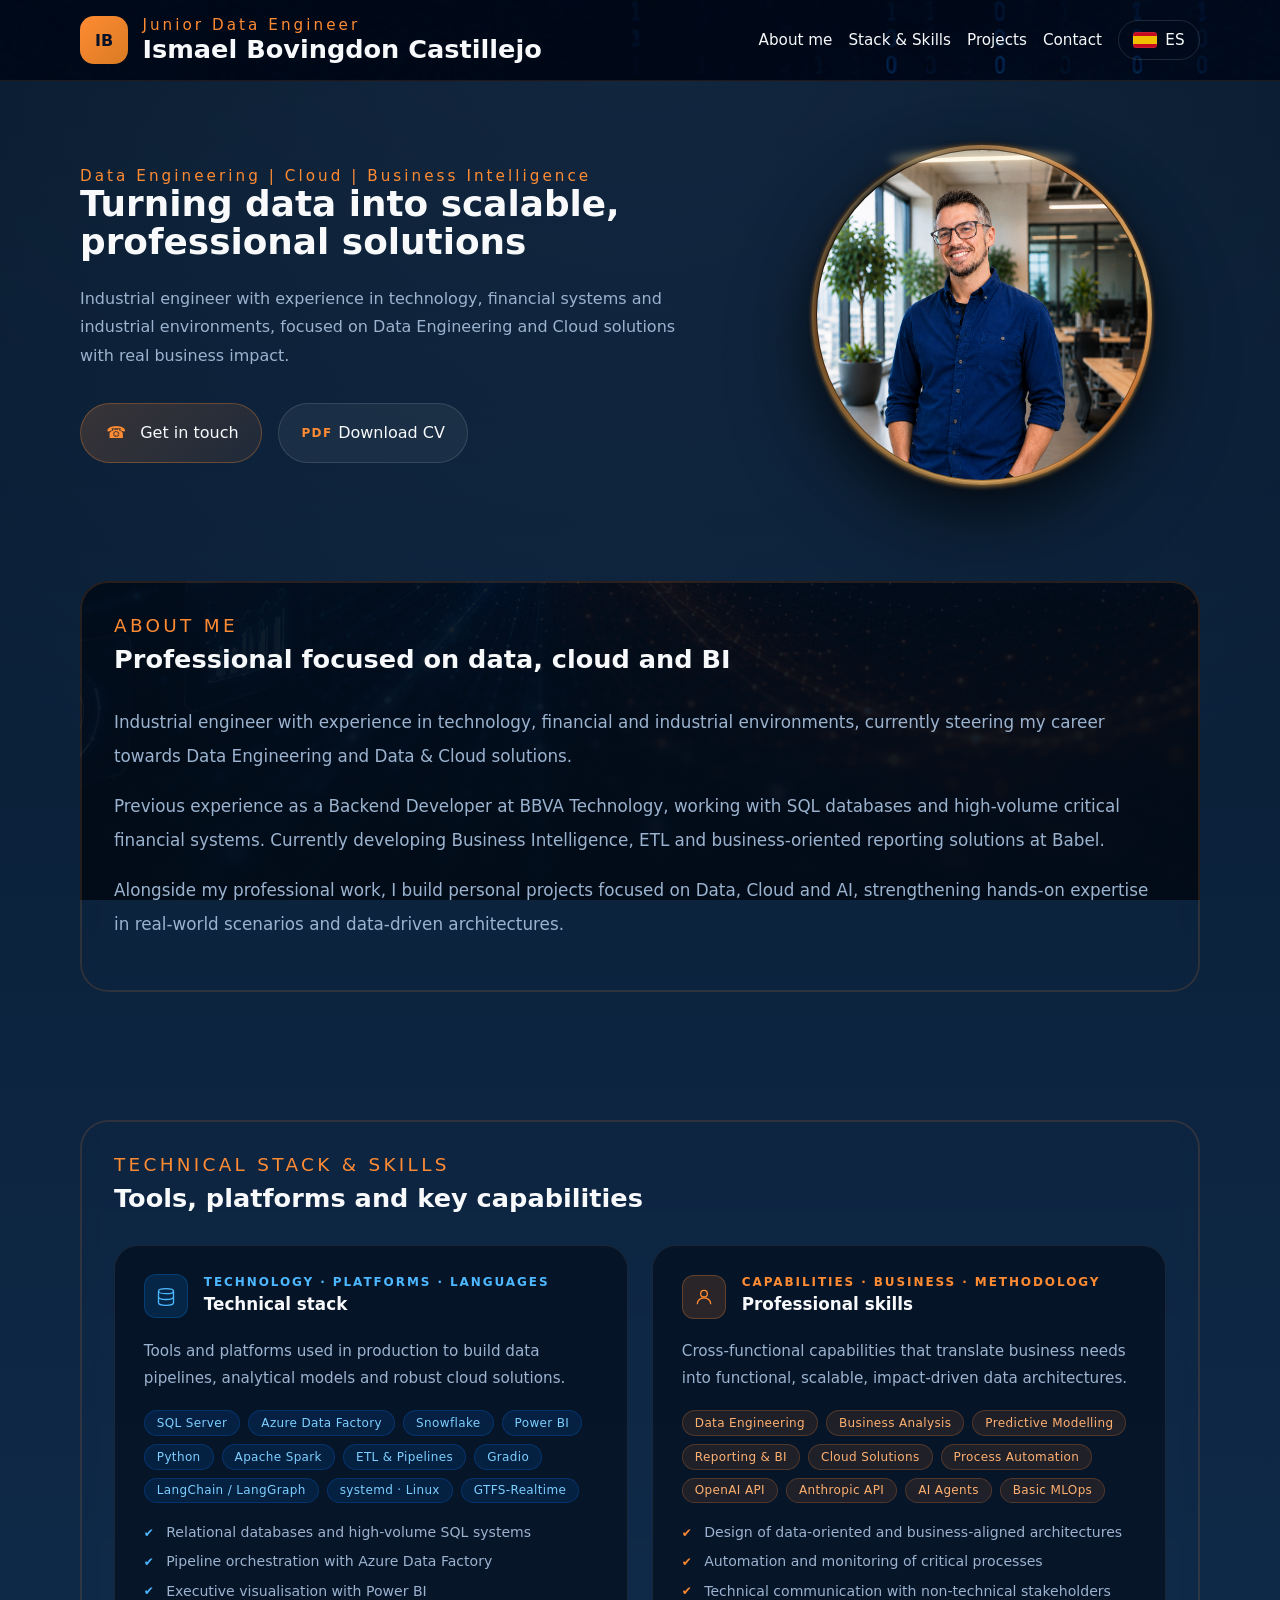
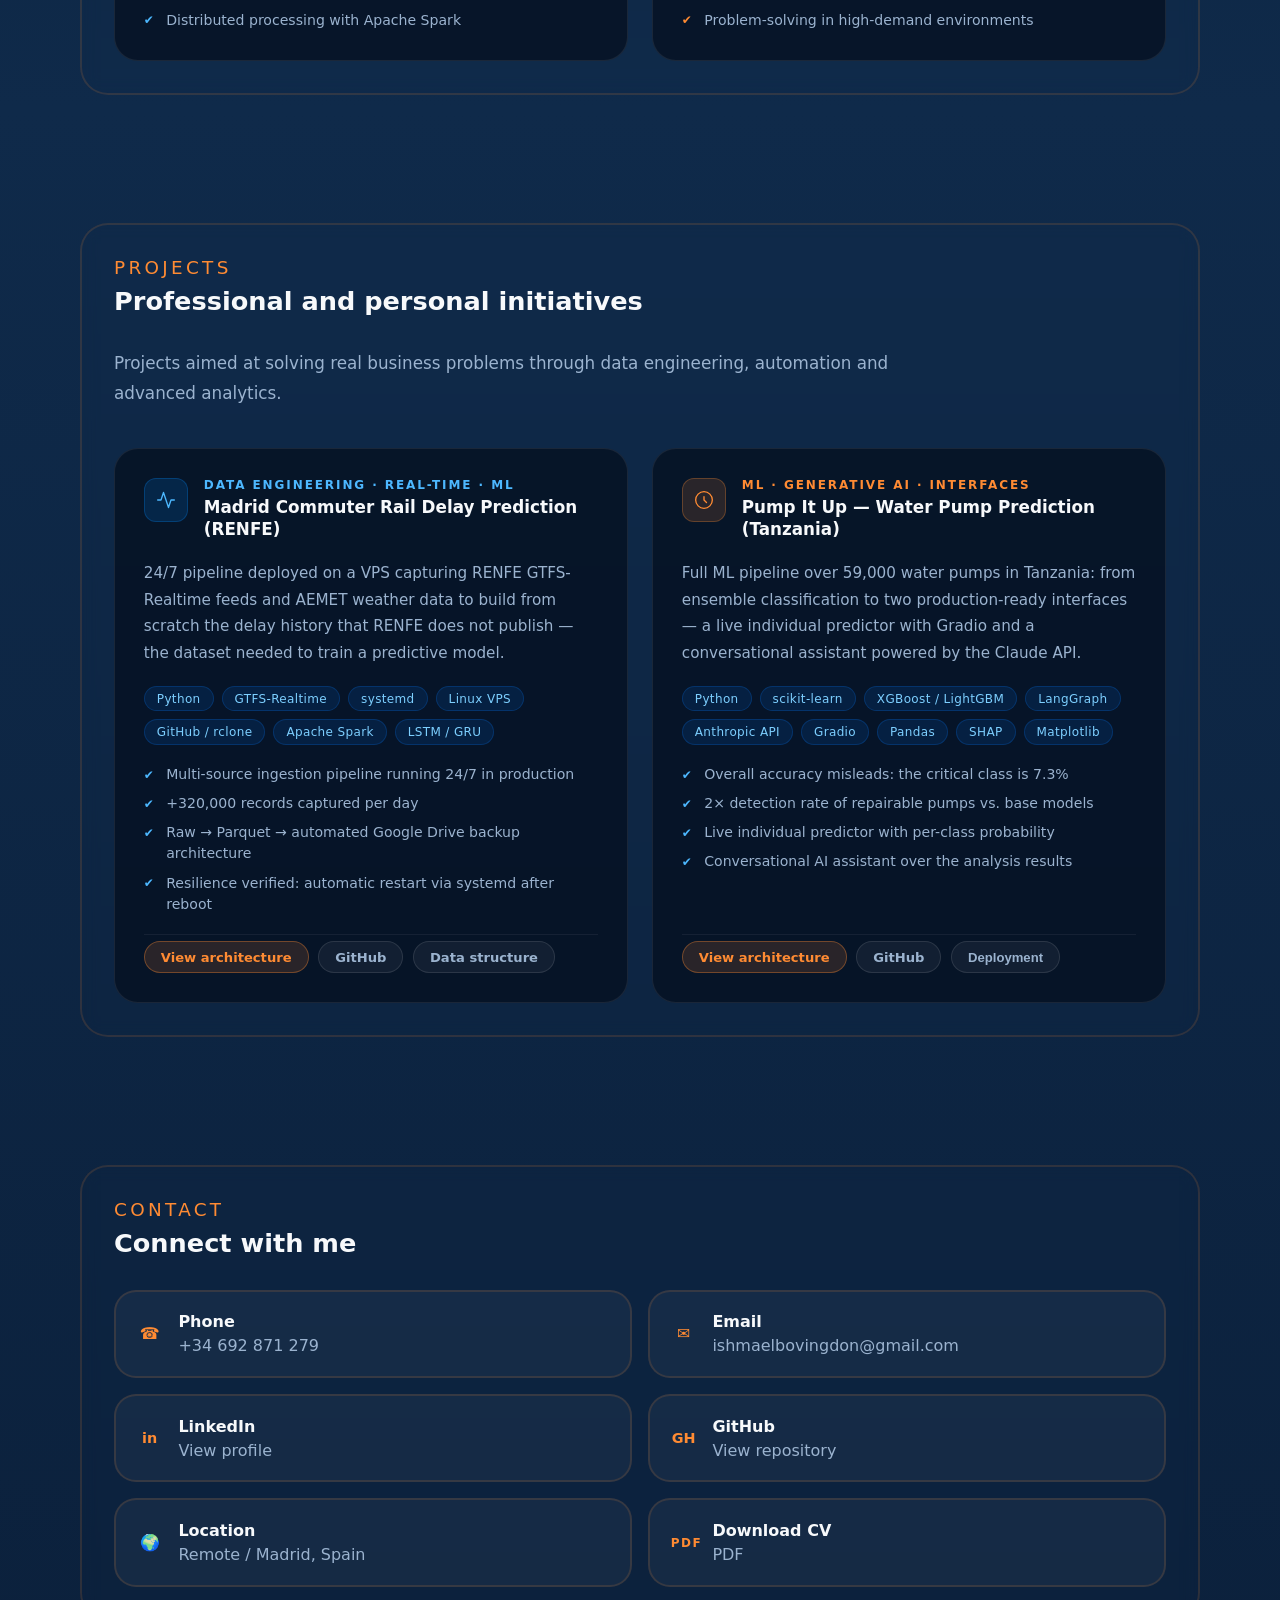
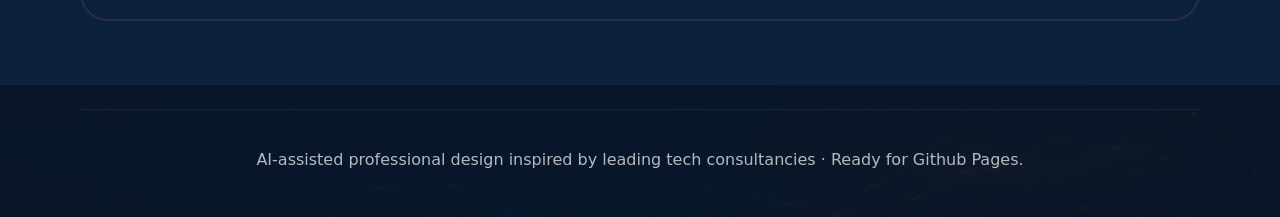
==== index-en.html @ 46c394ec "Add files via upload Initial Commit" ====
<!DOCTYPE html>
<html lang="en">
<head>
  <meta charset="UTF-8" />
  <meta name="viewport" content="width=device-width, initial-scale=1.0" />
  <title>Ismael Bovingdon Castillejo | Data Engineer</title>
  <link rel="stylesheet" href="styles.css" />
  <style>
    /* Modal deployment */
    .modal-overlay {
      display: none;
      position: fixed;
      inset: 0;
      z-index: 100;
      background: rgba(4, 17, 39, 0.88);
      backdrop-filter: blur(8px);
      -webkit-backdrop-filter: blur(8px);
      align-items: center;
      justify-content: center;
      padding: 1.5rem;
    }
    .modal-overlay.open { display: flex; }
    .modal-box {
      background: linear-gradient(145deg, #0c1a36, #112846);
      border: 1px solid rgba(255, 139, 51, 0.28);
      border-radius: 24px;
      padding: 2rem;
      max-width: 860px;
      width: 100%;
      max-height: 90vh;
      overflow-y: auto;
      position: relative;
      display: flex;
      flex-direction: column;
      gap: 1.4rem;
    }
    .modal-close {
      position: absolute;
      top: 1.2rem;
      right: 1.4rem;
      background: none;
      border: none;
      color: var(--muted);
      font-size: 1.5rem;
      cursor: pointer;
      line-height: 1;
      transition: color 0.2s;
    }
    .modal-close:hover { color: var(--accent); }
    .modal-title {
      font-size: 1.1rem;
      font-weight: 700;
      color: var(--text);
      padding-right: 2rem;
    }
    .modal-subtitle {
      font-size: 0.85rem;
      color: var(--accent);
      letter-spacing: 0.14em;
      text-transform: uppercase;
      margin-top: -0.8rem;
    }
    .modal-images {
      display: grid;
      grid-template-columns: 1fr 1fr;
      gap: 1rem;
    }
    .modal-images img {
      width: 100%;
      border-radius: 14px;
      border: 1px solid rgba(255, 255, 255, 0.08);
    }
    .modal-caption {
      font-size: 0.8rem;
      color: var(--muted);
      text-align: center;
      margin-top: 0.3rem;
    }
    @media (max-width: 600px) {
      .modal-images { grid-template-columns: 1fr; }
    }
  </style>
</head>
<body>
  <header class="site-header">
    <div class="container header-inner">
      <div class="brand-group">
        <span class="brand-symbol">IB</span>
        <div>
          <p class="eyebrow">Junior Data Engineer</p>
          <h1>Ismael Bovingdon Castillejo</h1>
        </div>
      </div>
      <nav class="main-nav" aria-label="Main navigation">
        <a href="#about">About me</a>
        <a href="#skills">Stack & Skills</a>
        <a href="#projects">Projects</a>
        <a href="#contact">Contact</a>
        <a class="lang-toggle" href="index.html" title="Versión en español">
          <span class="flag-icon flag-icon--es" aria-hidden="true"></span>
          ES
        </a>
      </nav>
    </div>
  </header>

  <main>
    <section class="hero">
      <div class="container hero-grid">
        <div class="hero-copy">
          <p class="eyebrow">Data Engineering | Cloud | Business Intelligence</p>
          <h2>Turning data into scalable, professional solutions</h2>
          <p class="hero-text">
            Industrial engineer with experience in technology, financial systems and industrial environments,
            focused on Data Engineering and Cloud solutions with real business impact.
          </p>
          <div class="hero-actions">
            <a class="cta-button accent" href="#contact">
              <span class="icon-phone" aria-hidden="true"></span>
              Get in touch
            </a>
            <a class="cta-button" href="assets/CV_en_Ismael_Bovingdon_2026_ATS.pdf" download>
              <span class="icon-pdf" aria-hidden="true"></span>
              Download CV
            </a>
          </div>
        </div>

        <div class="hero-visual">
          <div class="avatar-wrapper">
            <div class="avatar-frame">
              <img src="assets/profile.png" alt="Ismael Bovingdon" />
            </div>
          </div>
        </div>
      </div>
    </section>

    <section id="about" class="section about-section">
      <div class="container section-inner">
        <div class="section-heading">
          <span>About me</span>
          <h2>Professional focused on data, cloud and BI</h2>
        </div>
        <div class="about-copy">
          <p>Industrial engineer with experience in technology, financial and industrial environments, currently steering my career towards Data Engineering and Data & Cloud solutions.</p>
          <p>Previous experience as a Backend Developer at BBVA Technology, working with SQL databases and high-volume critical financial systems. Currently developing Business Intelligence, ETL and business-oriented reporting solutions at Babel.</p>
          <p>Alongside my professional work, I build personal projects focused on Data, Cloud and AI, strengthening hands-on expertise in real-world scenarios and data-driven architectures.</p>
        </div>
      </div>
    </section>

    <section id="skills" class="section skills-section">
      <div class="container section-inner">
        <div class="section-heading">
          <span>Technical Stack & Skills</span>
          <h2>Tools, platforms and key capabilities</h2>
        </div>

        <div class="project-cards-grid">

          <!-- Card Tech Stack -->
          <article class="project-card-enterprise">
            <div class="pce-glow pce-glow--blue"></div>
            <div class="pce-header">
              <div class="pce-icon" aria-hidden="true">
                <svg viewBox="0 0 24 24" fill="none" stroke="currentColor" stroke-width="1.6" stroke-linecap="round" stroke-linejoin="round">
                  <ellipse cx="12" cy="5" rx="9" ry="3"/><path d="M21 12c0 1.66-4 3-9 3s-9-1.34-9-3"/><path d="M3 5v14c0 1.66 4 3 9 3s9-1.34 9-3V5"/>
                </svg>
              </div>
              <div class="pce-meta">
                <span class="pce-category">Technology · Platforms · Languages</span>
                <h3 class="pce-title">Technical stack</h3>
              </div>
            </div>
            <p class="pce-description">Tools and platforms used in production to build data pipelines, analytical models and robust cloud solutions.</p>
            <div class="pce-stack">
              <span>SQL Server</span>
              <span>Azure Data Factory</span>
              <span>Snowflake</span>
              <span>Power BI</span>
              <span>Python</span>
              <span>Apache Spark</span>
              <span>ETL & Pipelines</span>
              <span>Gradio</span>
              <span>LangChain / LangGraph</span>
              <span>systemd · Linux</span>
              <span>GTFS-Realtime</span>
            </div>
            <ul class="pce-impact">
              <li>Relational databases and high-volume SQL systems</li>
              <li>Pipeline orchestration with Azure Data Factory</li>
              <li>Executive visualisation with Power BI</li>
              <li>Distributed processing with Apache Spark</li>
            </ul>
          </article>

          <!-- Card Skills -->
          <article class="project-card-enterprise">
            <div class="pce-glow pce-glow--orange"></div>
            <div class="pce-header">
              <div class="pce-icon pce-icon--orange" aria-hidden="true">
                <svg viewBox="0 0 24 24" fill="none" stroke="currentColor" stroke-width="1.6" stroke-linecap="round" stroke-linejoin="round">
                  <circle cx="12" cy="8" r="4"/><path d="M4 20c0-4 3.6-7 8-7s8 3 8 7"/>
                </svg>
              </div>
              <div class="pce-meta">
                <span class="pce-category pce-category--orange">Capabilities · Business · Methodology</span>
                <h3 class="pce-title">Professional skills</h3>
              </div>
            </div>
            <p class="pce-description">Cross-functional capabilities that translate business needs into functional, scalable, impact-driven data architectures.</p>
            <div class="pce-stack pce-stack--orange">
              <span>Data Engineering</span>
              <span>Business Analysis</span>
              <span>Predictive Modelling</span>
              <span>Reporting & BI</span>
              <span>Cloud Solutions</span>
              <span>Process Automation</span>
              <span>OpenAI API</span>
              <span>Anthropic API</span>
              <span>AI Agents</span>
              <span>Basic MLOps</span>
            </div>
            <ul class="pce-impact pce-impact--orange">
              <li>Design of data-oriented and business-aligned architectures</li>
              <li>Automation and monitoring of critical processes</li>
              <li>Technical communication with non-technical stakeholders</li>
              <li>Problem-solving in high-demand environments</li>
            </ul>
          </article>

        </div>
      </div>
    </section>

    <section id="projects" class="section projects-section">
      <div class="container section-inner">
        <div class="section-heading">
          <span>Projects</span>
          <h2>Professional and personal initiatives</h2>
        </div>
        <p class="projects-narrative">Projects aimed at solving real business problems through data engineering, automation and advanced analytics.</p>

        <div class="project-cards-grid">

          <!-- Card 1 — TFM Cercanías RENFE -->
          <article class="project-card-enterprise">
            <div class="pce-glow pce-glow--blue"></div>
            <div class="pce-header">
              <div class="pce-icon" aria-hidden="true">
                <svg viewBox="0 0 24 24" fill="none" stroke="currentColor" stroke-width="1.6" stroke-linecap="round" stroke-linejoin="round">
                  <polyline points="22 12 18 12 15 21 9 3 6 12 2 12"/>
                </svg>
              </div>
              <div class="pce-meta">
                <span class="pce-category">Data Engineering · Real-Time · ML</span>
                <h3 class="pce-title">Madrid Commuter Rail Delay Prediction (RENFE)</h3>
              </div>
            </div>
            <p class="pce-description">24/7 pipeline deployed on a VPS capturing RENFE GTFS-Realtime feeds and AEMET weather data to build from scratch the delay history that RENFE does not publish — the dataset needed to train a predictive model.</p>
            <div class="pce-stack">
              <span>Python</span>
              <span>GTFS-Realtime</span>
              <span>systemd</span>
              <span>Linux VPS</span>
              <span>GitHub / rclone</span>
              <span>Apache Spark</span>
              <span>LSTM / GRU</span>
            </div>
            <ul class="pce-impact">
              <li>Multi-source ingestion pipeline running 24/7 in production</li>
              <li>+320,000 records captured per day</li>
              <li>Raw → Parquet → automated Google Drive backup architecture</li>
              <li>Resilience verified: automatic restart via systemd after reboot</li>
            </ul>
            <div class="pce-actions">
              <a class="pce-btn pce-btn--primary" href="https://github.com/I-Bovingdon/tfm-cercanias-colectores/blob/main/README.md" target="_blank" rel="noopener">View architecture</a>
              <a class="pce-btn" href="https://github.com/I-Bovingdon/tfm-cercanias-colectores" target="_blank" rel="noopener">GitHub</a>
              <a class="pce-btn" href="https://github.com/I-Bovingdon/tfm-cercanias-colectores/blob/main/Estructura_Datos_TFM_Cercanias.pdf" target="_blank" rel="noopener">Data structure</a>
            </div>
          </article>

          <!-- Card 2 — Pump It Up -->
          <article class="project-card-enterprise">
            <div class="pce-glow pce-glow--orange"></div>
            <div class="pce-header">
              <div class="pce-icon pce-icon--orange" aria-hidden="true">
                <svg viewBox="0 0 24 24" fill="none" stroke="currentColor" stroke-width="1.6" stroke-linecap="round" stroke-linejoin="round">
                  <path d="M12 2a10 10 0 1 0 0 20A10 10 0 0 0 12 2z"/><path d="M12 8v4l3 3"/>
                </svg>
              </div>
              <div class="pce-meta">
                <span class="pce-category pce-category--orange">ML · Generative AI · Interfaces</span>
                <h3 class="pce-title">Pump It Up — Water Pump Prediction (Tanzania)</h3>
              </div>
            </div>
            <p class="pce-description">Full ML pipeline over 59,000 water pumps in Tanzania: from ensemble classification to two production-ready interfaces — a live individual predictor with Gradio and a conversational assistant powered by the Claude API.</p>
            <div class="pce-stack">
              <span>Python</span>
              <span>scikit-learn</span>
              <span>XGBoost / LightGBM</span>
              <span>LangGraph</span>
              <span>Anthropic API</span>
              <span>Gradio</span>
              <span>Pandas</span>
              <span>SHAP</span>
              <span>Matplotlib</span>
            </div>
            <ul class="pce-impact">
              <li>Overall accuracy misleads: the critical class is 7.3%</li>
              <li>2× detection rate of repairable pumps vs. base models</li>
              <li>Live individual predictor with per-class probability</li>
              <li>Conversational AI assistant over the analysis results</li>
            </ul>
            <div class="pce-actions">
              <a class="pce-btn pce-btn--primary" href="https://github.com/I-Bovingdon/MachineLearning_Pipeline_WaterInfrastructure_Agentic_EDA/blob/main/README.md" target="_blank" rel="noopener">View architecture</a>
              <a class="pce-btn" href="https://github.com/I-Bovingdon/MachineLearning_Pipeline_WaterInfrastructure_Agentic_EDA" target="_blank" rel="noopener">GitHub</a>
              <button class="pce-btn" onclick="document.getElementById('modal-pumpitup').classList.add('open')">Deployment</button>
            </div>
          </article>

        </div>
      </div>
    </section>

    <section id="contact" class="section contact-section">
      <div class="container section-inner">
        <div class="section-heading">
          <span>Contact</span>
          <h2>Connect with me</h2>
        </div>
        <div class="contact-grid">
          <a class="contact-card" href="tel:+34692871279">
            <span class="icon-phone"></span>
            <div>
              <h3>Phone</h3>
              <p>+34 692 871 279</p>
            </div>
          </a>
          <a class="contact-card" href="mailto:ishmaelbovingdon@gmail.com">
            <span class="icon-mail"></span>
            <div>
              <h3>Email</h3>
              <p>ishmaelbovingdon@gmail.com</p>
            </div>
          </a>
          <a class="contact-card" href="https://www.linkedin.com/in/ismael-bovingdon-castillejo-6a775074/" target="_blank" rel="noopener noreferrer">
            <span class="icon-linkedin"></span>
            <div>
              <h3>LinkedIn</h3>
              <p>View profile</p>
            </div>
          </a>
          <a class="contact-card" href="https://github.com/I-Bovingdon" target="_blank" rel="noopener noreferrer">
            <span class="icon-github"></span>
            <div>
              <h3>GitHub</h3>
              <p>View repository</p>
            </div>
          </a>
          <div class="contact-card location-card" role="button" aria-label="Remote, Madrid, Spain">
            <span class="icon-location"></span>
            <div>
              <h3>Location</h3>
              <p>Remote / Madrid, Spain</p>
            </div>
          </div>
          <a class="contact-card" href="assets/CV_en_Ismael_Bovingdon_2026_ATS.pdf" download>
            <span class="icon-pdf"></span>
            <div>
              <h3>Download CV</h3>
              <p>PDF</p>
            </div>
          </a>
        </div>
      </div>
    </section>
  </main>

  <footer class="site-footer">
    <div class="container footer-inner">
      <p>AI-assisted professional design inspired by leading tech consultancies · Ready for Github Pages.</p>
    </div>
  </footer>

  <!-- Modal: Pump It Up Deployment -->
  <div id="modal-pumpitup" class="modal-overlay" role="dialog" aria-modal="true" aria-label="Deployment — Pump It Up">
    <div class="modal-box">
      <button class="modal-close" onclick="document.getElementById('modal-pumpitup').classList.remove('open')" aria-label="Close">×</button>
      <p class="modal-subtitle">ML · Generative AI · Interfaces</p>
      <p class="modal-title">Pump It Up — Deployment interfaces</p>
      <div class="modal-images">
        <div>
          <img
            src="https://raw.githubusercontent.com/I-Bovingdon/MachineLearning_Pipeline_WaterInfrastructure_Agentic_EDA/main/images/EDA%26Predictor.png"
            alt="Annex B — EDA Explorer & Individual Predictor (Gradio)"
          />
          <p class="modal-caption">Annex B — EDA Explorer & Individual Predictor (Gradio, port 7860)</p>
        </div>
        <div>
          <img
            src="https://raw.githubusercontent.com/I-Bovingdon/MachineLearning_Pipeline_WaterInfrastructure_Agentic_EDA/main/images/LLM%20Assistant.png"
            alt="Annex C — Conversational AI Assistant (Claude API)"
          />
          <p class="modal-caption">Annex C — Conversational AI Assistant via Claude API (port 7862)</p>
        </div>
      </div>
    </div>
  </div>

  <script>
    // Close modal on outside click
    document.getElementById('modal-pumpitup').addEventListener('click', function(e) {
      if (e.target === this) this.classList.remove('open');
    });
    // Close modal on Escape
    document.addEventListener('keydown', function(e) {
      if (e.key === 'Escape') document.getElementById('modal-pumpitup').classList.remove('open');
    });

    const accordionHeaders = document.querySelectorAll('.accordion-header');
    accordionHeaders.forEach((header) => {
      header.addEventListener('click', () => {
        const expanded = header.getAttribute('aria-expanded') === 'true';
        accordionHeaders.forEach((item) => {
          item.setAttribute('aria-expanded', 'false');
          item.nextElementSibling.style.maxHeight = null;
        });
        if (!expanded) {
          header.setAttribute('aria-expanded', 'true');
          const panel = header.nextElementSibling;
          panel.style.maxHeight = panel.scrollHeight + 'px';
        }
      });
    });
  </script>
</body>
</html>
---- styles.css ----
:root {
  --bg: #041127;
  --surface: #0c1a36;
  --surface-soft: #112846;
  --surface-light: #1b3563;
  --accent: #ff8b33;
  --accent-soft: rgba(255, 139, 51, 0.18);
  --text: #f7f9fb;
  --muted: #9bb3cf;
}

* {
  box-sizing: border-box;
}

html {
  scroll-behavior: smooth;
}

body {
  margin: 0;
  font-family: Inter, system-ui, -apple-system, BlinkMacSystemFont, 'Segoe UI', sans-serif;
  background: radial-gradient(circle at top, rgba(68, 100, 145, 0.16), transparent 28%),
    linear-gradient(180deg, #081a2d 0%, #0f2a4a 50%, #0b203b 100%);
  color: var(--text);
}

img {
  display: block;
  max-width: 100%;
}

.container {
  width: min(1120px, calc(100% - 2rem));
  margin: 0 auto;
}

.site-header {
  position: sticky;
  top: 0;
  z-index: 20;
  background-color: rgba(8, 22, 40, 0.88);
  background-image: url("assets/header.png");
  background-size: cover;
  background-position: center;
  background-attachment: fixed;
  backdrop-filter: blur(10px);
  border-bottom: 1px solid rgba(255, 139, 51, 0.12);
}

.header-inner {
  display: flex;
  align-items: center;
  justify-content: space-between;
  gap: 1rem;
  padding: 1rem 0;
}

.brand-group {
  display: flex;
  align-items: center;
  gap: 0.9rem;
}

.brand-symbol {
  width: 48px;
  height: 48px;
  display: grid;
  place-items: center;
  border-radius: 14px;
  background: linear-gradient(135deg, var(--accent), #d97b23);
  font-weight: 800;
  color: #041127;
}

.eyebrow {
  margin: 0;
  letter-spacing: 0.2em;
  text-transform: none;
  color: var(--accent);
  font-size: 0.95rem;
}

h1,
h2,
h3 {
  margin: 0;
}

h1 {
  font-size: clamp(1.4rem, 2vw, 2rem);
}

.main-nav {
  display: flex;
  flex-wrap: wrap;
  align-items: center;
  gap: 1rem;
}

.main-nav a {
  color: var(--text);
  text-decoration: none;
  font-size: 0.95rem;
  transition: color 0.25s ease;
}

.main-nav a:hover,
.main-nav a:focus-visible {
  color: var(--accent);
}

.lang-toggle {
  display: inline-flex;
  align-items: center;
  gap: 0.5rem;
  border: 1px solid rgba(255, 255, 255, 0.12);
  padding: 0.6rem 0.9rem;
  border-radius: 999px;
}

.flag-icon {
  width: 24px;
  height: 16px;
  display: inline-block;
  background: #012169;
  background-image: url("data:image/svg+xml,%3Csvg xmlns='http://www.w3.org/2000/svg' viewBox='0 0 60 30'%3E%3Crect width='60' height='30' fill='%23012169'/%3E%3Cpath d='M0 0 L60 30 M60 0 L0 30' stroke='%23fff' stroke-width='6'/%3E%3Cpath d='M0 0 L60 30 M60 0 L0 30' stroke='%23cf142b' stroke-width='4'/%3E%3Cpath d='M30 0 L30 30 M0 15 L60 15' stroke='%23fff' stroke-width='10'/%3E%3Cpath d='M30 0 L30 30 M0 15 L60 15' stroke='%23cf142b' stroke-width='6'/%3E%3C/svg%3E");
  background-size: cover;
  border-radius: 3px;
  box-shadow: inset 0 0 0 1px rgba(255, 255, 255, 0.08);
}

/* Bandera española — usada en index-en.html */
.flag-icon--es {
  background-color: #c60b1e;
  background-image: url("data:image/svg+xml,%3Csvg xmlns='http://www.w3.org/2000/svg' viewBox='0 0 60 30'%3E%3Crect width='60' height='30' fill='%23c60b1e'/%3E%3Crect y='7.5' width='60' height='15' fill='%23f1bf00'/%3E%3C/svg%3E");
}

.hero {
  padding: 4rem 0 2rem;
}

.hero-grid {
  display: grid;
  grid-template-columns: 1.2fr 0.8fr;
  gap: 2rem;
  align-items: center;
}

.hero-copy h2 {
  font-size: clamp(1.8rem, 2.8vw, 2.7rem);
  line-height: 1.05;
}

.hero-text {
  max-width: 620px;
  margin: 1.5rem 0 2rem;
  line-height: 1.8;
  color: var(--muted);
}

.hero-actions {
  display: flex;
  flex-wrap: wrap;
  gap: 1rem;
}

.cta-button {
  display: inline-flex;
  align-items: center;
  gap: 0.7rem;
  padding: 1rem 1.4rem;
  border-radius: 999px;
  text-decoration: none;
  color: var(--text);
  background: rgba(255, 255, 255, 0.05);
  border: 1px solid rgba(255, 255, 255, 0.12);
  transition: transform 0.2s ease, box-shadow 0.2s ease, background 0.2s ease;
}

.cta-button:hover,
.cta-button:focus-visible {
  transform: translateY(-2px);
  box-shadow: 0 16px 30px rgba(255, 139, 51, 0.18);
  background: rgba(255, 139, 51, 0.14);
}

.cta-button.accent {
  background: linear-gradient(135deg, rgba(255, 139, 51, 0.18), rgba(255, 139, 51, 0.08));
  border-color: rgba(255, 139, 51, 0.3);
}

.icon-phone,
.icon-pdf,
.icon-mail,
.icon-linkedin,
.icon-github,
.icon-location {
  display: inline-grid;
  place-items: center;
  width: 1.6rem;
  height: 1.6rem;
  color: var(--accent);
  flex-shrink: 0;
}

.icon-phone::before {
  content: '\260E';
}

.icon-pdf::before {
  content: 'PDF';
  font-size: 0.75rem;
  letter-spacing: 0.12em;
  font-weight: 700;
}

.icon-mail::before {
  content: '\2709';
}

.icon-linkedin::before {
  content: 'in';
  font-weight: 700;
  font-size: 0.9rem;
}

.icon-github::before {
  content: 'GH';
  font-size: 0.9rem;
  font-weight: 700;
  display: grid;
  place-items: center;
}

.icon-location::before {
  content: '\1F30D';
}

.hero-visual {
  display: flex;
  justify-content: center;
  align-items: center;
}

/* Wrapper que porta el marco con relieve */
.avatar-wrapper {
  position: relative;
  width: 340px;
  height: 340px;
  border-radius: 50%;
  flex-shrink: 0;

  /* Anillo exterior con gradiente que simula la luz incidente */
  background: conic-gradient(
    from 120deg,
    rgba(255, 139, 51, 0.85) 0deg,
    rgba(255, 200, 120, 0.95) 60deg,
    rgba(180, 100, 20, 0.6) 140deg,
    rgba(80, 50, 10, 0.4) 200deg,
    rgba(255, 139, 51, 0.7) 270deg,
    rgba(255, 200, 120, 0.9) 320deg,
    rgba(255, 139, 51, 0.85) 360deg
  );
  padding: 5px;

  /* Sombras en capas: elevación + oclusión ambiental */
  box-shadow:
    0 2px 4px rgba(255, 180, 80, 0.5),          /* luz superior — highlight */
    0 -2px 4px rgba(80, 40, 5, 0.6),            /* sombra inferior del anillo */
    0 20px 50px rgba(0, 0, 0, 0.55),            /* sombra de elevación */
    0 40px 90px rgba(0, 0, 0, 0.3),             /* sombra difusa larga */
    inset 0 2px 4px rgba(255, 220, 140, 0.4),   /* brillo interior superior */
    inset 0 -2px 4px rgba(40, 20, 0, 0.5);      /* profundidad interior inferior */
}

/* Segundo anillo interior oscuro — crea la sensación de surco/bisel */
.avatar-wrapper::before {
  content: '';
  position: absolute;
  inset: 4px;
  border-radius: 50%;
  background: linear-gradient(145deg, rgba(20, 10, 0, 0.7), rgba(60, 30, 5, 0.3));
  box-shadow:
    inset 0 3px 6px rgba(0, 0, 0, 0.7),
    inset 0 -2px 4px rgba(255, 160, 60, 0.15);
  z-index: 1;
  pointer-events: none;
}

/* Destello especular en la parte superior del anillo */
.avatar-wrapper::after {
  content: '';
  position: absolute;
  top: 6px;
  left: 50%;
  transform: translateX(-50%);
  width: 55%;
  height: 18px;
  border-radius: 50%;
  background: linear-gradient(180deg, rgba(255, 235, 180, 0.55), transparent);
  filter: blur(4px);
  z-index: 3;
  pointer-events: none;
}

/* El contenedor real de la foto */
.avatar-frame {
  width: 100%;
  height: 100%;
  border-radius: 50%;
  overflow: hidden;
  position: relative;
  z-index: 2;
}

.avatar-frame img {
  width: 100%;
  height: 100%;
  object-fit: cover;
  object-position: center;
  display: block;
}

.section {
  padding: 4rem 0;
}

.section-heading {
  display: grid;
  gap: 0.5rem;
  margin-bottom: 2rem;
}

.section-heading span {
  display: inline-block;
  color: var(--accent);
  letter-spacing: 0.18em;
  text-transform: uppercase;
  font-size: 1.15rem;
}

.section-heading h2 {
  font-size: clamp(1.5rem, 2vw, 2.1rem);
}

.section-inner {
  background-color: rgba(255, 255, 255, 0.03);
  border: 2px solid rgba(255, 139, 51, 0.14);
  border-radius: 28px;
  padding: 2rem;
}

/* Fondos específicos para secciones */
#about .section-inner {
  background-color: transparent;
  background-image: linear-gradient(rgba(2,12,24,0.85), rgba(2,12,24,0.94)), url("assets/about.png");
  background-size: cover;
  background-position: center right;
  background-attachment: fixed;
}

#skills .section-inner {
  background-color: transparent;
  background-image: linear-gradient(rgba(2,12,24,0.8), rgba(2,12,24,0.88)), url("assets/skills.png");
  background-size: cover;
  background-position: center left;
  background-attachment: fixed;
}

#projects .section-inner {
  background-color: transparent;
  background-image: linear-gradient(rgba(2,12,24,0.8), rgba(2,12,24,0.88)), url("assets/projects.png");
  background-size: cover;
  background-position: center right;
  background-attachment: fixed;
}

#contact .section-inner {
  background-color: transparent;
  background-image: linear-gradient(rgba(2,12,24,0.75), rgba(2,12,24,0.85)), url("assets/footer.png");
  background-size: cover;
  background-position: center right;
  background-attachment: fixed;
  color: var(--text);
}

.about-copy p {
  font-size: 1.05rem;
  line-height: 2;
  color: var(--muted);
  margin-top: 1rem;
}

.accordion-group {
  display: grid;
  gap: 1.2rem;
}

.accordion-card {
  background: rgba(2, 12, 24, 0.9);
  border: 2px solid rgba(255, 139, 51, 0.16);
  border-radius: 20px;
  overflow: hidden;
}

.accordion-header {
  width: 100%;
  text-align: left;
  padding: 1.4rem 1.5rem;
  font-size: 1rem;
  font-weight: 700;
  background: linear-gradient(180deg, rgba(255, 255, 255, 0.02), rgba(255, 255, 255, 0));
  color: var(--text);
  border: none;
  cursor: pointer;
  display: flex;
  justify-content: space-between;
  align-items: center;
  gap: 1rem;
}

.accordion-header::after {
  content: '+';
  font-size: 1.3rem;
  color: var(--accent);
  transition: transform 0.25s ease;
}

.accordion-header[aria-expanded='true']::after {
  transform: rotate(45deg);
}

.accordion-content {
  max-height: 0;
  overflow: hidden;
  transition: max-height 0.35s ease;
  padding: 0 1.5rem;
}

.accordion-content p {
  font-size: 1.05rem;
  line-height: 1.8;
  color: var(--muted);
  margin: 1rem 0 0;
}

.accordion-content ul {
  list-style: none;
  padding: 1rem 0 1.5rem;
  margin: 0;
  display: grid;
  gap: 0.9rem;
}

.accordion-content li {
  position: relative;
  padding-left: 1.5rem;
  color: var(--muted);
}

.accordion-content li::before {
  content: '';
  position: absolute;
  left: 0;
  top: 0.7rem;
  width: 0.5rem;
  height: 0.5rem;
  border-radius: 50%;
  background: var(--accent);
}

.project-preview {
  display: grid;
  gap: 1rem;
  padding: 1rem 0 1.5rem;
}

.project-image {
  min-height: 180px;
  border-radius: 18px;
  background: linear-gradient(135deg, rgba(255, 139, 51, 0.12), rgba(3, 16, 39, 0.96));
  border: 1px solid rgba(255, 255, 255, 0.08);
  display: grid;
  place-items: center;
  color: rgba(255, 255, 255, 0.42);
  font-size: 0.95rem;
}

.contact-grid {
  display: grid;
  grid-template-columns: repeat(2, minmax(0, 1fr));
  gap: 1rem;
}

.contact-card {
  display: flex;
  gap: 1rem;
  align-items: center;
  padding: 1.3rem;
  border-radius: 22px;
  background: rgba(255, 255, 255, 0.04);
  border: 2px solid rgba(255, 139, 51, 0.14);
  color: var(--text);
  text-decoration: none;
  transition: transform 0.2s ease, background 0.2s ease, box-shadow 0.15s ease;
}

.contact-card:hover,
.contact-card:focus-visible {
  transform: translateY(-2px);
  background: rgba(255, 139, 51, 0.12);
}

.contact-card h3 {
  margin-bottom: 0.3rem;
  font-size: 1rem;
}

.contact-card p {
  margin: 0;
  color: var(--muted);
}

.location-card {
  cursor: default;
}

.site-footer {
  padding: 1.5rem 0 2rem;
  background-image: linear-gradient(rgba(8, 22, 40, 0.96), rgba(8, 22, 40, 0.96)), url("assets/footer.png");
  background-size: cover;
  background-position: center;
}

.footer-inner {
  border-top: 1px solid rgba(255, 139, 51, 0.1);
  padding-top: 1.5rem;
  color: rgba(255, 255, 255, 0.7);
  text-align: center;
}

/* ── Glassmorphism upgrade para section-inner ── */
.section-inner {
  background-color: rgba(255, 255, 255, 0.03);
  border: 2px solid rgba(255, 139, 51, 0.14);
  border-radius: 28px;
  padding: 2rem;
  backdrop-filter: blur(8px);
  -webkit-backdrop-filter: blur(8px);
}

/* ── Projects narrative ── */
.projects-narrative {
  color: var(--muted);
  font-size: 1.05rem;
  line-height: 1.8;
  margin: 0 0 2.5rem;
  max-width: 860px;
}

/* ── Project cards grid ── */
.project-cards-grid {
  display: grid;
  grid-template-columns: repeat(2, 1fr);
  gap: 1.5rem;
}

/* ── Enterprise project card ── */
.project-card-enterprise {
  position: relative;
  background: rgba(5, 15, 30, 0.72);
  backdrop-filter: blur(12px);
  -webkit-backdrop-filter: blur(12px);
  border: 1px solid rgba(255, 255, 255, 0.08);
  border-radius: 24px;
  padding: 1.8rem;
  display: flex;
  flex-direction: column;
  gap: 1.2rem;
  overflow: hidden;
  transition: transform 0.35s ease, box-shadow 0.35s ease, border-color 0.35s ease;
  cursor: default;
}

.project-card-enterprise:hover {
  transform: translateY(-6px);
  box-shadow: 0 0 40px rgba(0, 140, 255, 0.18), 0 24px 60px rgba(0, 0, 0, 0.45);
  border-color: rgba(255, 139, 51, 0.4);
}

/* Glow de fondo */
.pce-glow {
  position: absolute;
  width: 260px;
  height: 260px;
  border-radius: 50%;
  pointer-events: none;
  opacity: 0;
  transition: opacity 0.4s ease;
  top: -80px;
  right: -80px;
  filter: blur(60px);
}

.project-card-enterprise:hover .pce-glow {
  opacity: 1;
}

.pce-glow--blue  { background: radial-gradient(circle, rgba(0,140,255,0.25), transparent 70%); }
.pce-glow--orange { background: radial-gradient(circle, rgba(255,139,51,0.22), transparent 70%); }

/* Header: icono + meta */
.pce-header {
  display: flex;
  gap: 1rem;
  align-items: flex-start;
}

.pce-icon {
  flex-shrink: 0;
  width: 44px;
  height: 44px;
  border-radius: 12px;
  background: rgba(0, 140, 255, 0.15);
  border: 1px solid rgba(0, 140, 255, 0.25);
  display: grid;
  place-items: center;
  color: #4db8ff;
  transition: background 0.3s ease, box-shadow 0.3s ease;
}

.pce-icon svg {
  width: 20px;
  height: 20px;
}

.project-card-enterprise:hover .pce-icon {
  background: rgba(0, 140, 255, 0.25);
  box-shadow: 0 0 14px rgba(0, 140, 255, 0.35);
}

.pce-icon--orange {
  background: rgba(255, 139, 51, 0.14);
  border-color: rgba(255, 139, 51, 0.28);
  color: var(--accent);
}

.project-card-enterprise:hover .pce-icon--orange {
  background: rgba(255, 139, 51, 0.24);
  box-shadow: 0 0 14px rgba(255, 139, 51, 0.3);
}

.pce-meta {
  display: flex;
  flex-direction: column;
  gap: 0.35rem;
}

.pce-category {
  font-size: 0.75rem;
  letter-spacing: 0.16em;
  text-transform: uppercase;
  color: #4db8ff;
  font-weight: 600;
}

.pce-category--orange { color: var(--accent); }

.pce-title {
  font-size: 1.05rem;
  font-weight: 700;
  line-height: 1.3;
  color: var(--text);
  margin: 0;
}

/* Description */
.pce-description {
  font-size: 0.95rem;
  line-height: 1.75;
  color: var(--muted);
  margin: 0;
}

/* Stack tags */
.pce-stack {
  display: flex;
  flex-wrap: wrap;
  gap: 0.5rem;
}

.pce-stack span {
  font-size: 0.75rem;
  padding: 0.3rem 0.75rem;
  border-radius: 999px;
  background: rgba(0, 120, 255, 0.12);
  border: 1px solid rgba(0, 120, 255, 0.22);
  color: #7dcfff;
  font-weight: 500;
  letter-spacing: 0.03em;
  transition: background 0.25s ease, border-color 0.25s ease;
}

.project-card-enterprise:hover .pce-stack span {
  background: rgba(0, 120, 255, 0.2);
  border-color: rgba(0, 120, 255, 0.38);
}

/* Impact list */
.pce-impact {
  list-style: none;
  margin: 0;
  padding: 0;
  display: grid;
  gap: 0.5rem;
}

.pce-impact li {
  font-size: 0.88rem;
  color: var(--muted);
  padding-left: 1.4rem;
  position: relative;
  line-height: 1.5;
}

.pce-impact li::before {
  content: '✔';
  position: absolute;
  left: 0;
  color: #4db8ff;
  font-size: 0.75rem;
  top: 0.1rem;
}

/* Action buttons */
.pce-actions {
  display: flex;
  flex-wrap: wrap;
  gap: 0.6rem;
  margin-top: auto;
  padding-top: 0.4rem;
  border-top: 1px solid rgba(255, 255, 255, 0.06);
}

.pce-btn {
  display: inline-flex;
  align-items: center;
  gap: 0.4rem;
  padding: 0.45rem 1rem;
  border-radius: 999px;
  font-size: 0.82rem;
  font-weight: 600;
  text-decoration: none;
  color: var(--muted);
  background: rgba(255, 255, 255, 0.05);
  border: 1px solid rgba(255, 255, 255, 0.1);
  transition: background 0.2s ease, color 0.2s ease, border-color 0.2s ease, box-shadow 0.2s ease;
  cursor: pointer;
}

.pce-btn:hover {
  background: rgba(255, 255, 255, 0.1);
  color: var(--text);
  border-color: rgba(255, 255, 255, 0.2);
}

.pce-btn--primary {
  background: rgba(255, 139, 51, 0.14);
  border-color: rgba(255, 139, 51, 0.35);
  color: var(--accent);
}

.pce-btn--primary:hover {
  background: rgba(255, 139, 51, 0.26);
  box-shadow: 0 0 18px rgba(255, 139, 51, 0.22);
  color: #ffb070;
}

/* Stack tags — variante naranja (habilidades) */
.pce-stack--orange span {
  background: rgba(255, 139, 51, 0.1);
  border: 1px solid rgba(255, 139, 51, 0.22);
  color: #ffb070;
}

.project-card-enterprise:hover .pce-stack--orange span {
  background: rgba(255, 139, 51, 0.2);
  border-color: rgba(255, 139, 51, 0.38);
}

/* Impact list — variante naranja (habilidades) */
.pce-impact--orange li::before {
  color: var(--accent);
}

@media (max-width: 860px) {
  .project-cards-grid {
    grid-template-columns: 1fr;
  }
}

@media (max-width: 860px) {
  .hero-grid {
    grid-template-columns: 1fr;
  }

  .header-inner {
    flex-direction: column;
    align-items: stretch;
  }

  .main-nav {
    justify-content: center;
  }

  .contact-grid {
    grid-template-columns: 1fr;
  }
}

@media (max-width: 640px) {
  .hero-actions {
    flex-direction: column;
    align-items: stretch;
  }

  .accordion-header {
    padding: 1.2rem 1.3rem;
  }

  .accordion-content {
    padding-left: 1.3rem;
  }
}
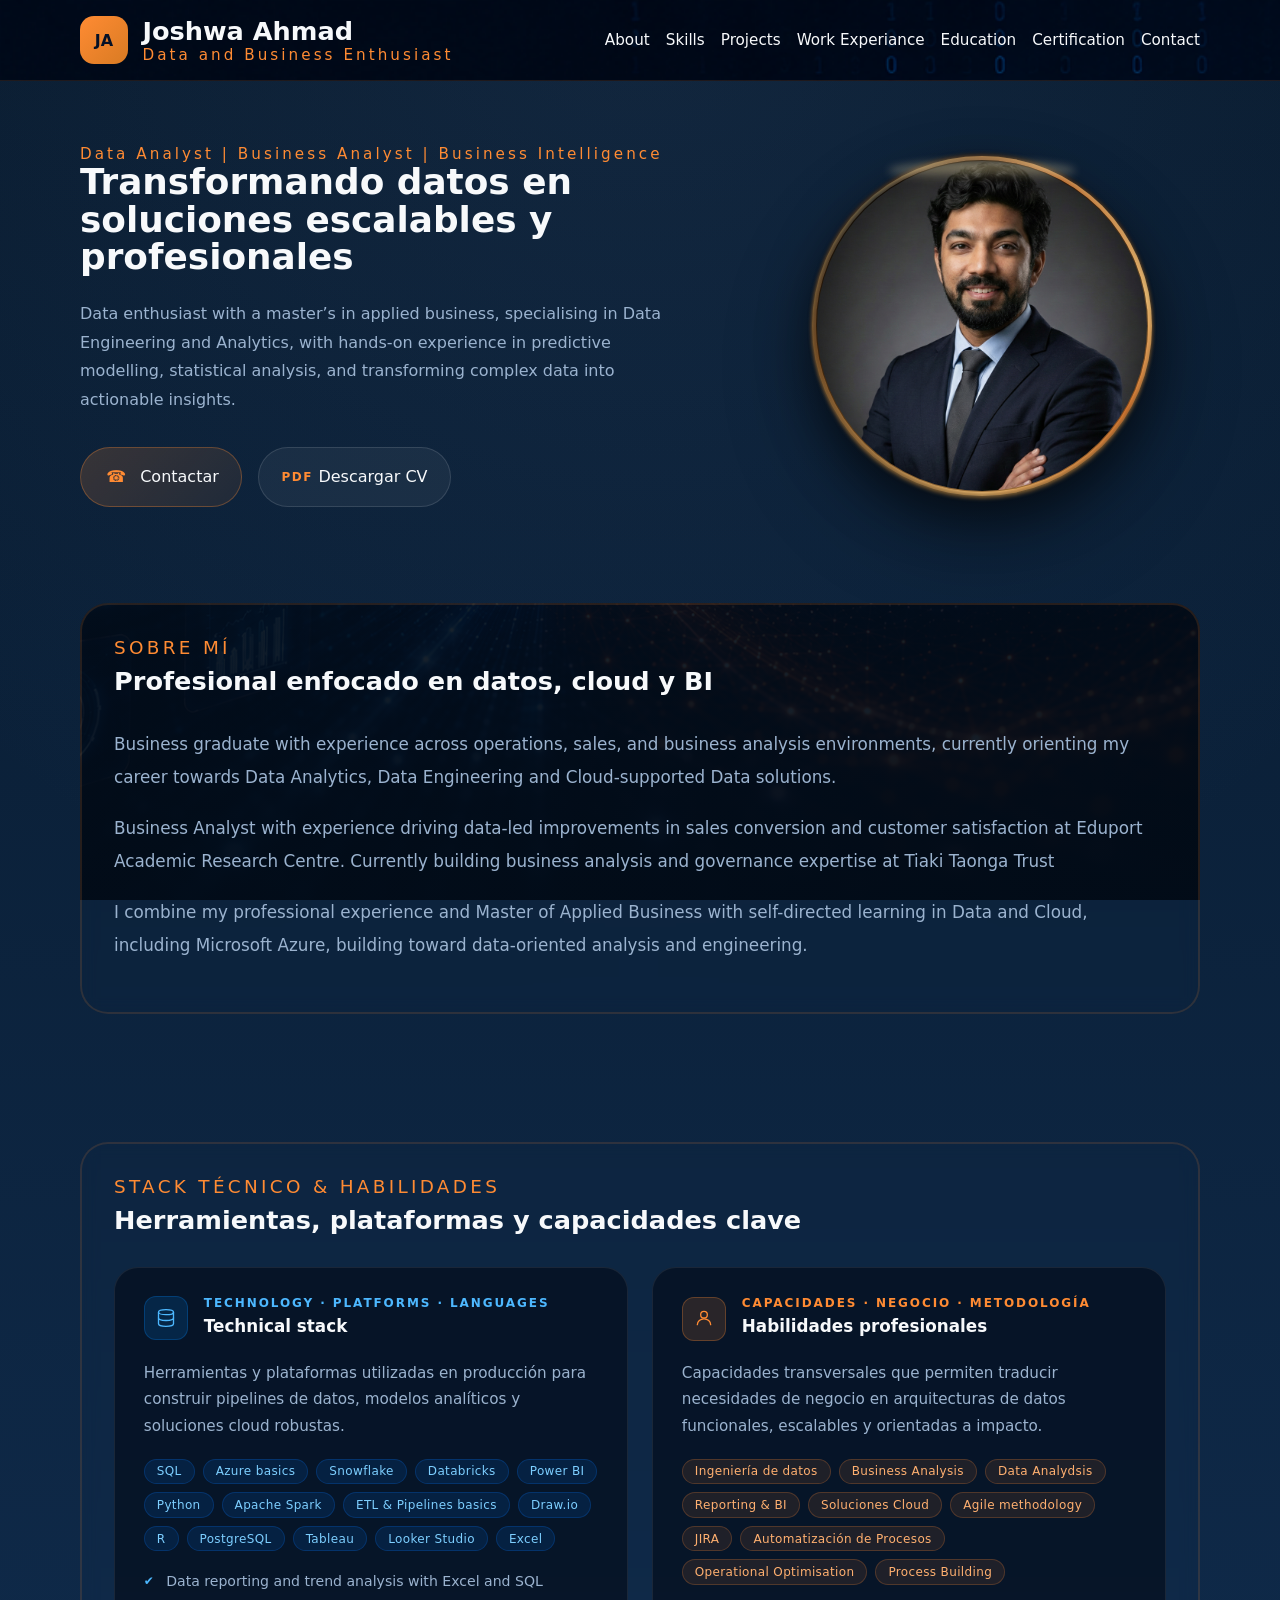
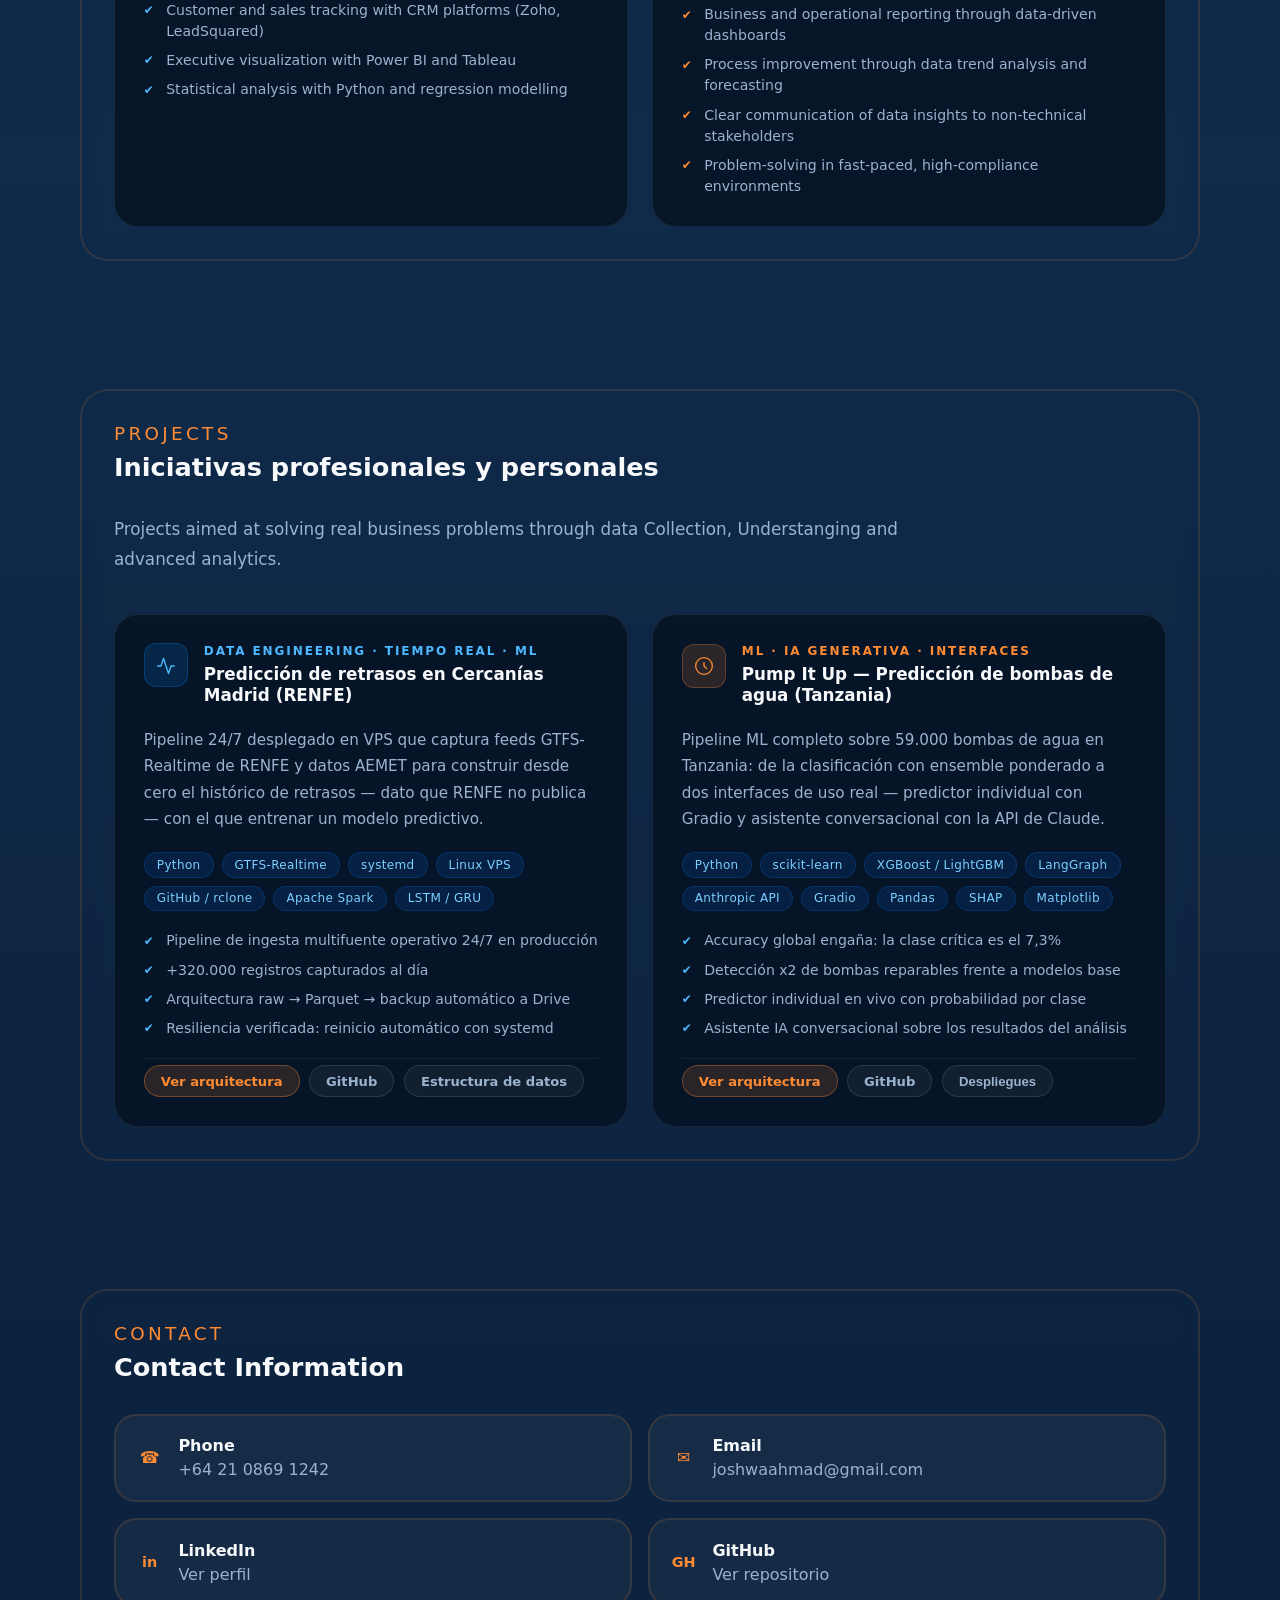
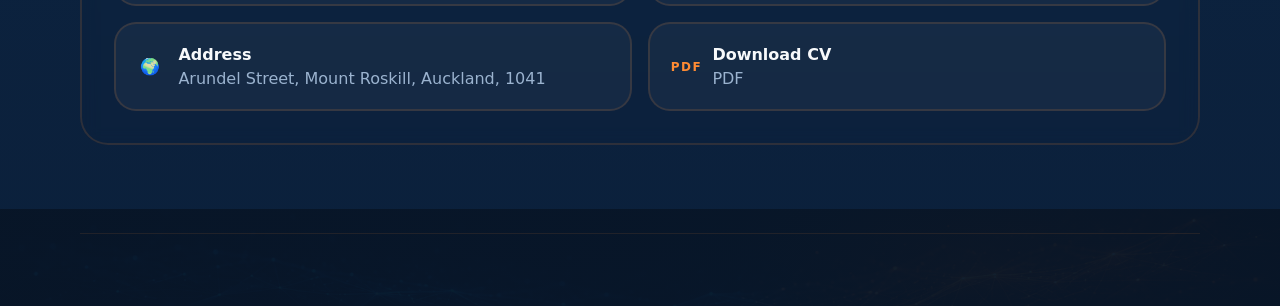
==== commit caa73533: "Update index-en.html commit_2" ====
--- a/index-en.html
+++ b/index-en.html
@@ -3,7 +3,7 @@
 <head>
   <meta charset="UTF-8" />
   <meta name="viewport" content="width=device-width, initial-scale=1.0" />
-  <title>Ismael Bovingdon Castillejo | Data Engineer</title>
+  <title>Joshwa Ahmad </title>
   <link rel="stylesheet" href="styles.css" />
   <style>
     /* Modal deployment */
@@ -85,21 +85,21 @@
   <header class="site-header">
     <div class="container header-inner">
       <div class="brand-group">
-        <span class="brand-symbol">IB</span>
+        <span class="brand-symbol">JA</span>
         <div>
-          <p class="eyebrow">Junior Data Engineer</p>
-          <h1>Ismael Bovingdon Castillejo</h1>
-        </div>
-      </div>
-      <nav class="main-nav" aria-label="Main navigation">
-        <a href="#about">About me</a>
-        <a href="#skills">Stack & Skills</a>
+          <h1>Joshwa Ahmad</h1>
+          <p class="eyebrow">Data and Business Enthusiast</p>
+        </div>
+      </div>
+      <nav class="main-nav" aria-label="Navegación principal">
+        <a href="#about">About</a>
+        <a href="#skills">Skills</a>
         <a href="#projects">Projects</a>
+        <a href="#contact">Work Experiance</a>
+        <a href="#contact">Education</a>
+        <a href="#contact">Certification</a>
         <a href="#contact">Contact</a>
-        <a class="lang-toggle" href="index.html" title="Versión en español">
-          <span class="flag-icon flag-icon--es" aria-hidden="true"></span>
-          ES
-        </a>
+        
       </nav>
     </div>
   </header>
@@ -108,20 +108,21 @@
     <section class="hero">
       <div class="container hero-grid">
         <div class="hero-copy">
-          <p class="eyebrow">Data Engineering | Cloud | Business Intelligence</p>
-          <h2>Turning data into scalable, professional solutions</h2>
+          <p class="eyebrow">Data Analyst | Business Analyst | Business Intelligence </p>
+          <h2>Transformando datos en soluciones escalables y profesionales</h2>
           <p class="hero-text">
-            Industrial engineer with experience in technology, financial systems and industrial environments,
-            focused on Data Engineering and Cloud solutions with real business impact.
+           Data enthusiast with a master’s in applied business, specialising in Data Engineering and Analytics,  
+           with hands-on experience in predictive modelling, statistical analysis, and transforming complex
+           data into actionable insights.  
           </p>
           <div class="hero-actions">
             <a class="cta-button accent" href="#contact">
               <span class="icon-phone" aria-hidden="true"></span>
-              Get in touch
+              Contactar
             </a>
-            <a class="cta-button" href="assets/CV_en_Ismael_Bovingdon_2026_ATS.pdf" download>
+            <a class="cta-button" href="assets/Joshwa Ahmad CV.pdf" download>
               <span class="icon-pdf" aria-hidden="true"></span>
-              Download CV
+              Descargar CV
             </a>
           </div>
         </div>
@@ -129,7 +130,7 @@
         <div class="hero-visual">
           <div class="avatar-wrapper">
             <div class="avatar-frame">
-              <img src="assets/profile.png" alt="Ismael Bovingdon" />
+              <img src="assets/Joshwa_1.png" alt="Joshwa Ahmad" />
             </div>
           </div>
         </div>
@@ -139,13 +140,13 @@
     <section id="about" class="section about-section">
       <div class="container section-inner">
         <div class="section-heading">
-          <span>About me</span>
-          <h2>Professional focused on data, cloud and BI</h2>
+          <span>Sobre mí</span>
+          <h2>Profesional enfocado en datos, cloud y BI</h2>
         </div>
         <div class="about-copy">
-          <p>Industrial engineer with experience in technology, financial and industrial environments, currently steering my career towards Data Engineering and Data & Cloud solutions.</p>
-          <p>Previous experience as a Backend Developer at BBVA Technology, working with SQL databases and high-volume critical financial systems. Currently developing Business Intelligence, ETL and business-oriented reporting solutions at Babel.</p>
-          <p>Alongside my professional work, I build personal projects focused on Data, Cloud and AI, strengthening hands-on expertise in real-world scenarios and data-driven architectures.</p>
+          <p>Business graduate with experience across operations, sales, and business analysis environments, currently orienting my career towards Data Analytics, Data Engineering and Cloud-supported Data solutions.</p>
+          <p>Business Analyst with experience driving data-led improvements in sales conversion and customer satisfaction at Eduport Academic Research Centre. Currently building business analysis and governance expertise at Tiaki Taonga Trust</p>
+          <p>I combine my professional experience and Master of Applied Business with self-directed learning in Data and Cloud, including Microsoft Azure, building toward data-oriented analysis and engineering.<p>
         </div>
       </div>
     </section>
@@ -153,13 +154,13 @@
     <section id="skills" class="section skills-section">
       <div class="container section-inner">
         <div class="section-heading">
-          <span>Technical Stack & Skills</span>
-          <h2>Tools, platforms and key capabilities</h2>
+          <span>Stack técnico & Habilidades</span>
+          <h2>Herramientas, plataformas y capacidades clave</h2>
         </div>
 
         <div class="project-cards-grid">
 
-          <!-- Card Tech Stack -->
+          <!-- Card Stack técnico -->
           <article class="project-card-enterprise">
             <div class="pce-glow pce-glow--blue"></div>
             <div class="pce-header">
@@ -173,29 +174,32 @@
                 <h3 class="pce-title">Technical stack</h3>
               </div>
             </div>
-            <p class="pce-description">Tools and platforms used in production to build data pipelines, analytical models and robust cloud solutions.</p>
+            <p class="pce-description">Herramientas y plataformas utilizadas en producción para construir pipelines de datos, modelos analíticos y soluciones cloud robustas.</p>
             <div class="pce-stack">
-              <span>SQL Server</span>
-              <span>Azure Data Factory</span>
+              <span>SQL</span>
+              <span>Azure basics</span>
               <span>Snowflake</span>
+              <span>Databricks</span>
               <span>Power BI</span>
               <span>Python</span>
               <span>Apache Spark</span>
-              <span>ETL & Pipelines</span>
-              <span>Gradio</span>
-              <span>LangChain / LangGraph</span>
-              <span>systemd · Linux</span>
-              <span>GTFS-Realtime</span>
+              <span>ETL & Pipelines basics</span>
+              <span>Draw.io</span>
+              <span>R</span>
+              <span>PostgreSQL</span>
+              <span>Tableau</span>
+              <span>Looker Studio</span>
+              <span>Excel</span>
             </div>
             <ul class="pce-impact">
-              <li>Relational databases and high-volume SQL systems</li>
-              <li>Pipeline orchestration with Azure Data Factory</li>
-              <li>Executive visualisation with Power BI</li>
-              <li>Distributed processing with Apache Spark</li>
+              <li>Data reporting and trend analysis with Excel and SQL</li>
+              <li>Customer and sales tracking with CRM platforms (Zoho, LeadSquared)</li>
+              <li>Executive visualization with Power BI and Tableau</li>
+              <li>Statistical analysis with Python and regression modelling</li>
             </ul>
           </article>
 
-          <!-- Card Skills -->
+          <!-- Card Habilidades -->
           <article class="project-card-enterprise">
             <div class="pce-glow pce-glow--orange"></div>
             <div class="pce-header">
@@ -205,28 +209,28 @@
                 </svg>
               </div>
               <div class="pce-meta">
-                <span class="pce-category pce-category--orange">Capabilities · Business · Methodology</span>
-                <h3 class="pce-title">Professional skills</h3>
-              </div>
-            </div>
-            <p class="pce-description">Cross-functional capabilities that translate business needs into functional, scalable, impact-driven data architectures.</p>
+                <span class="pce-category pce-category--orange">Capacidades · Negocio · Metodología</span>
+                <h3 class="pce-title">Habilidades profesionales</h3>
+              </div>
+            </div>
+            <p class="pce-description">Capacidades transversales que permiten traducir necesidades de negocio en arquitecturas de datos funcionales, escalables y orientadas a impacto.</p>
             <div class="pce-stack pce-stack--orange">
-              <span>Data Engineering</span>
+              <span>Ingeniería de datos</span>
               <span>Business Analysis</span>
-              <span>Predictive Modelling</span>
+              <span>Data Analydsis</span>
               <span>Reporting & BI</span>
-              <span>Cloud Solutions</span>
-              <span>Process Automation</span>
-              <span>OpenAI API</span>
-              <span>Anthropic API</span>
-              <span>AI Agents</span>
-              <span>Basic MLOps</span>
+              <span>Soluciones Cloud</span>
+              <span>Agile methodology</span>
+              <span>JIRA</span>
+              <span>Automatización de Procesos</span>
+              <span>Operational Optimisation</span>
+              <span>Process Building</span>
             </div>
             <ul class="pce-impact pce-impact--orange">
-              <li>Design of data-oriented and business-aligned architectures</li>
-              <li>Automation and monitoring of critical processes</li>
-              <li>Technical communication with non-technical stakeholders</li>
-              <li>Problem-solving in high-demand environments</li>
+              <li>Business and operational reporting through data-driven dashboards</li>
+              <li>Process improvement through data trend analysis and forecasting</li>
+              <li>Clear communication of data insights to non-technical stakeholders</li>
+              <li>Problem-solving in fast-paced, high-compliance environments</li>
             </ul>
           </article>
 
@@ -238,9 +242,9 @@
       <div class="container section-inner">
         <div class="section-heading">
           <span>Projects</span>
-          <h2>Professional and personal initiatives</h2>
-        </div>
-        <p class="projects-narrative">Projects aimed at solving real business problems through data engineering, automation and advanced analytics.</p>
+          <h2>Iniciativas profesionales y personales</h2>
+        </div>
+        <p class="projects-narrative">Projects aimed at solving real business problems through data Collection, Understanging and advanced analytics.</p>
 
         <div class="project-cards-grid">
 
@@ -254,11 +258,11 @@
                 </svg>
               </div>
               <div class="pce-meta">
-                <span class="pce-category">Data Engineering · Real-Time · ML</span>
-                <h3 class="pce-title">Madrid Commuter Rail Delay Prediction (RENFE)</h3>
-              </div>
-            </div>
-            <p class="pce-description">24/7 pipeline deployed on a VPS capturing RENFE GTFS-Realtime feeds and AEMET weather data to build from scratch the delay history that RENFE does not publish — the dataset needed to train a predictive model.</p>
+                <span class="pce-category">Data Engineering · Tiempo Real · ML</span>
+                <h3 class="pce-title">Predicción de retrasos en Cercanías Madrid (RENFE)</h3>
+              </div>
+            </div>
+            <p class="pce-description">Pipeline 24/7 desplegado en VPS que captura feeds GTFS-Realtime de RENFE y datos AEMET para construir desde cero el histórico de retrasos — dato que RENFE no publica — con el que entrenar un modelo predictivo.</p>
             <div class="pce-stack">
               <span>Python</span>
               <span>GTFS-Realtime</span>
@@ -269,15 +273,15 @@
               <span>LSTM / GRU</span>
             </div>
             <ul class="pce-impact">
-              <li>Multi-source ingestion pipeline running 24/7 in production</li>
-              <li>+320,000 records captured per day</li>
-              <li>Raw → Parquet → automated Google Drive backup architecture</li>
-              <li>Resilience verified: automatic restart via systemd after reboot</li>
+              <li>Pipeline de ingesta multifuente operativo 24/7 en producción</li>
+              <li>+320.000 registros capturados al día</li>
+              <li>Arquitectura raw → Parquet → backup automático a Drive</li>
+              <li>Resiliencia verificada: reinicio automático con systemd</li>
             </ul>
             <div class="pce-actions">
-              <a class="pce-btn pce-btn--primary" href="https://github.com/I-Bovingdon/tfm-cercanias-colectores/blob/main/README.md" target="_blank" rel="noopener">View architecture</a>
+              <a class="pce-btn pce-btn--primary" href="https://github.com/I-Bovingdon/tfm-cercanias-colectores/blob/main/README.md" target="_blank" rel="noopener">Ver arquitectura</a>
               <a class="pce-btn" href="https://github.com/I-Bovingdon/tfm-cercanias-colectores" target="_blank" rel="noopener">GitHub</a>
-              <a class="pce-btn" href="https://github.com/I-Bovingdon/tfm-cercanias-colectores/blob/main/Estructura_Datos_TFM_Cercanias.pdf" target="_blank" rel="noopener">Data structure</a>
+              <a class="pce-btn" href="https://github.com/I-Bovingdon/tfm-cercanias-colectores/blob/main/Estructura_Datos_TFM_Cercanias.pdf" target="_blank" rel="noopener">Estructura de datos</a>
             </div>
           </article>
 
@@ -291,11 +295,11 @@
                 </svg>
               </div>
               <div class="pce-meta">
-                <span class="pce-category pce-category--orange">ML · Generative AI · Interfaces</span>
-                <h3 class="pce-title">Pump It Up — Water Pump Prediction (Tanzania)</h3>
-              </div>
-            </div>
-            <p class="pce-description">Full ML pipeline over 59,000 water pumps in Tanzania: from ensemble classification to two production-ready interfaces — a live individual predictor with Gradio and a conversational assistant powered by the Claude API.</p>
+                <span class="pce-category pce-category--orange">ML · IA Generativa · Interfaces</span>
+                <h3 class="pce-title">Pump It Up — Predicción de bombas de agua (Tanzania)</h3>
+              </div>
+            </div>
+            <p class="pce-description">Pipeline ML completo sobre 59.000 bombas de agua en Tanzania: de la clasificación con ensemble ponderado a dos interfaces de uso real — predictor individual con Gradio y asistente conversacional con la API de Claude.</p>
             <div class="pce-stack">
               <span>Python</span>
               <span>scikit-learn</span>
@@ -308,15 +312,15 @@
               <span>Matplotlib</span>
             </div>
             <ul class="pce-impact">
-              <li>Overall accuracy misleads: the critical class is 7.3%</li>
-              <li>2× detection rate of repairable pumps vs. base models</li>
-              <li>Live individual predictor with per-class probability</li>
-              <li>Conversational AI assistant over the analysis results</li>
+              <li>Accuracy global engaña: la clase crítica es el 7,3%</li>
+              <li>Detección x2 de bombas reparables frente a modelos base</li>
+              <li>Predictor individual en vivo con probabilidad por clase</li>
+              <li>Asistente IA conversacional sobre los resultados del análisis</li>
             </ul>
             <div class="pce-actions">
-              <a class="pce-btn pce-btn--primary" href="https://github.com/I-Bovingdon/MachineLearning_Pipeline_WaterInfrastructure_Agentic_EDA/blob/main/README.md" target="_blank" rel="noopener">View architecture</a>
+              <a class="pce-btn pce-btn--primary" href="https://github.com/I-Bovingdon/MachineLearning_Pipeline_WaterInfrastructure_Agentic_EDA/blob/main/README.md" target="_blank" rel="noopener">Ver arquitectura</a>
               <a class="pce-btn" href="https://github.com/I-Bovingdon/MachineLearning_Pipeline_WaterInfrastructure_Agentic_EDA" target="_blank" rel="noopener">GitHub</a>
-              <button class="pce-btn" onclick="document.getElementById('modal-pumpitup').classList.add('open')">Deployment</button>
+              <button class="pce-btn" onclick="document.getElementById('modal-pumpitup').classList.add('open')">Despliegues</button>
             </div>
           </article>
 
@@ -328,45 +332,45 @@
       <div class="container section-inner">
         <div class="section-heading">
           <span>Contact</span>
-          <h2>Connect with me</h2>
+          <h2>Contact Information</h2>
         </div>
         <div class="contact-grid">
           <a class="contact-card" href="tel:+34692871279">
             <span class="icon-phone"></span>
             <div>
               <h3>Phone</h3>
-              <p>+34 692 871 279</p>
+              <p>+64 21 0869 1242</p>
             </div>
           </a>
           <a class="contact-card" href="mailto:ishmaelbovingdon@gmail.com">
             <span class="icon-mail"></span>
             <div>
               <h3>Email</h3>
-              <p>ishmaelbovingdon@gmail.com</p>
+              <p>joshwaahmad@gmail.com</p>
             </div>
           </a>
-          <a class="contact-card" href="https://www.linkedin.com/in/ismael-bovingdon-castillejo-6a775074/" target="_blank" rel="noopener noreferrer">
+          <a class="contact-card" href="https://www.linkedin.com/in/joshwa-ahmad/" target="_blank" rel="noopener noreferrer">
             <span class="icon-linkedin"></span>
             <div>
               <h3>LinkedIn</h3>
-              <p>View profile</p>
+              <p>Ver perfil</p>
             </div>
           </a>
-          <a class="contact-card" href="https://github.com/I-Bovingdon" target="_blank" rel="noopener noreferrer">
+          <a class="contact-card" href="https://github.com/Joshwaahmad" target="_blank" rel="noopener noreferrer">
             <span class="icon-github"></span>
             <div>
               <h3>GitHub</h3>
-              <p>View repository</p>
+              <p>Ver repositorio</p>
             </div>
           </a>
-          <div class="contact-card location-card" role="button" aria-label="Remote, Madrid, Spain">
+          <div class="contact-card location-card" role="button" aria-label="Remoto, Madrid, España">
             <span class="icon-location"></span>
             <div>
-              <h3>Location</h3>
-              <p>Remote / Madrid, Spain</p>
+              <h3>Address</h3>
+              <p>Arundel Street, Mount Roskill, Auckland, 1041</p>
             </div>
           </div>
-          <a class="contact-card" href="assets/CV_en_Ismael_Bovingdon_2026_ATS.pdf" download>
+          <a class="contact-card" href="assets/CV_Ismael_Bovingdon_2026_ATS.pdf" download>
             <span class="icon-pdf"></span>
             <div>
               <h3>Download CV</h3>
@@ -380,41 +384,41 @@
 
   <footer class="site-footer">
     <div class="container footer-inner">
-      <p>AI-assisted professional design inspired by leading tech consultancies · Ready for Github Pages.</p>
+      <p></p>
     </div>
   </footer>
 
   <!-- Modal: Pump It Up Deployment -->
   <div id="modal-pumpitup" class="modal-overlay" role="dialog" aria-modal="true" aria-label="Deployment — Pump It Up">
     <div class="modal-box">
-      <button class="modal-close" onclick="document.getElementById('modal-pumpitup').classList.remove('open')" aria-label="Close">×</button>
-      <p class="modal-subtitle">ML · Generative AI · Interfaces</p>
-      <p class="modal-title">Pump It Up — Deployment interfaces</p>
+      <button class="modal-close" onclick="document.getElementById('modal-pumpitup').classList.remove('open')" aria-label="Cerrar">×</button>
+      <p class="modal-subtitle">ML · IA Generativa · Interfaces</p>
+      <p class="modal-title">Pump It Up — Interfaces de deployment</p>
       <div class="modal-images">
         <div>
           <img
             src="https://raw.githubusercontent.com/I-Bovingdon/MachineLearning_Pipeline_WaterInfrastructure_Agentic_EDA/main/images/EDA%26Predictor.png"
             alt="Annex B — EDA Explorer & Individual Predictor (Gradio)"
           />
-          <p class="modal-caption">Annex B — EDA Explorer & Individual Predictor (Gradio, port 7860)</p>
+          <p class="modal-caption">Annex B — Explorador EDA y predictor individual con Gradio</p>
         </div>
         <div>
           <img
             src="https://raw.githubusercontent.com/I-Bovingdon/MachineLearning_Pipeline_WaterInfrastructure_Agentic_EDA/main/images/LLM%20Assistant.png"
-            alt="Annex C — Conversational AI Assistant (Claude API)"
+            alt="Annex C — Asistente conversacional IA (Claude API)"
           />
-          <p class="modal-caption">Annex C — Conversational AI Assistant via Claude API (port 7862)</p>
+          <p class="modal-caption">Annex C — Asistente conversacional IA con API de Claude</p>
         </div>
       </div>
     </div>
   </div>
 
   <script>
-    // Close modal on outside click
+    // Cerrar modal al hacer clic fuera del box
     document.getElementById('modal-pumpitup').addEventListener('click', function(e) {
       if (e.target === this) this.classList.remove('open');
     });
-    // Close modal on Escape
+    // Cerrar modal con Escape
     document.addEventListener('keydown', function(e) {
       if (e.key === 'Escape') document.getElementById('modal-pumpitup').classList.remove('open');
     });
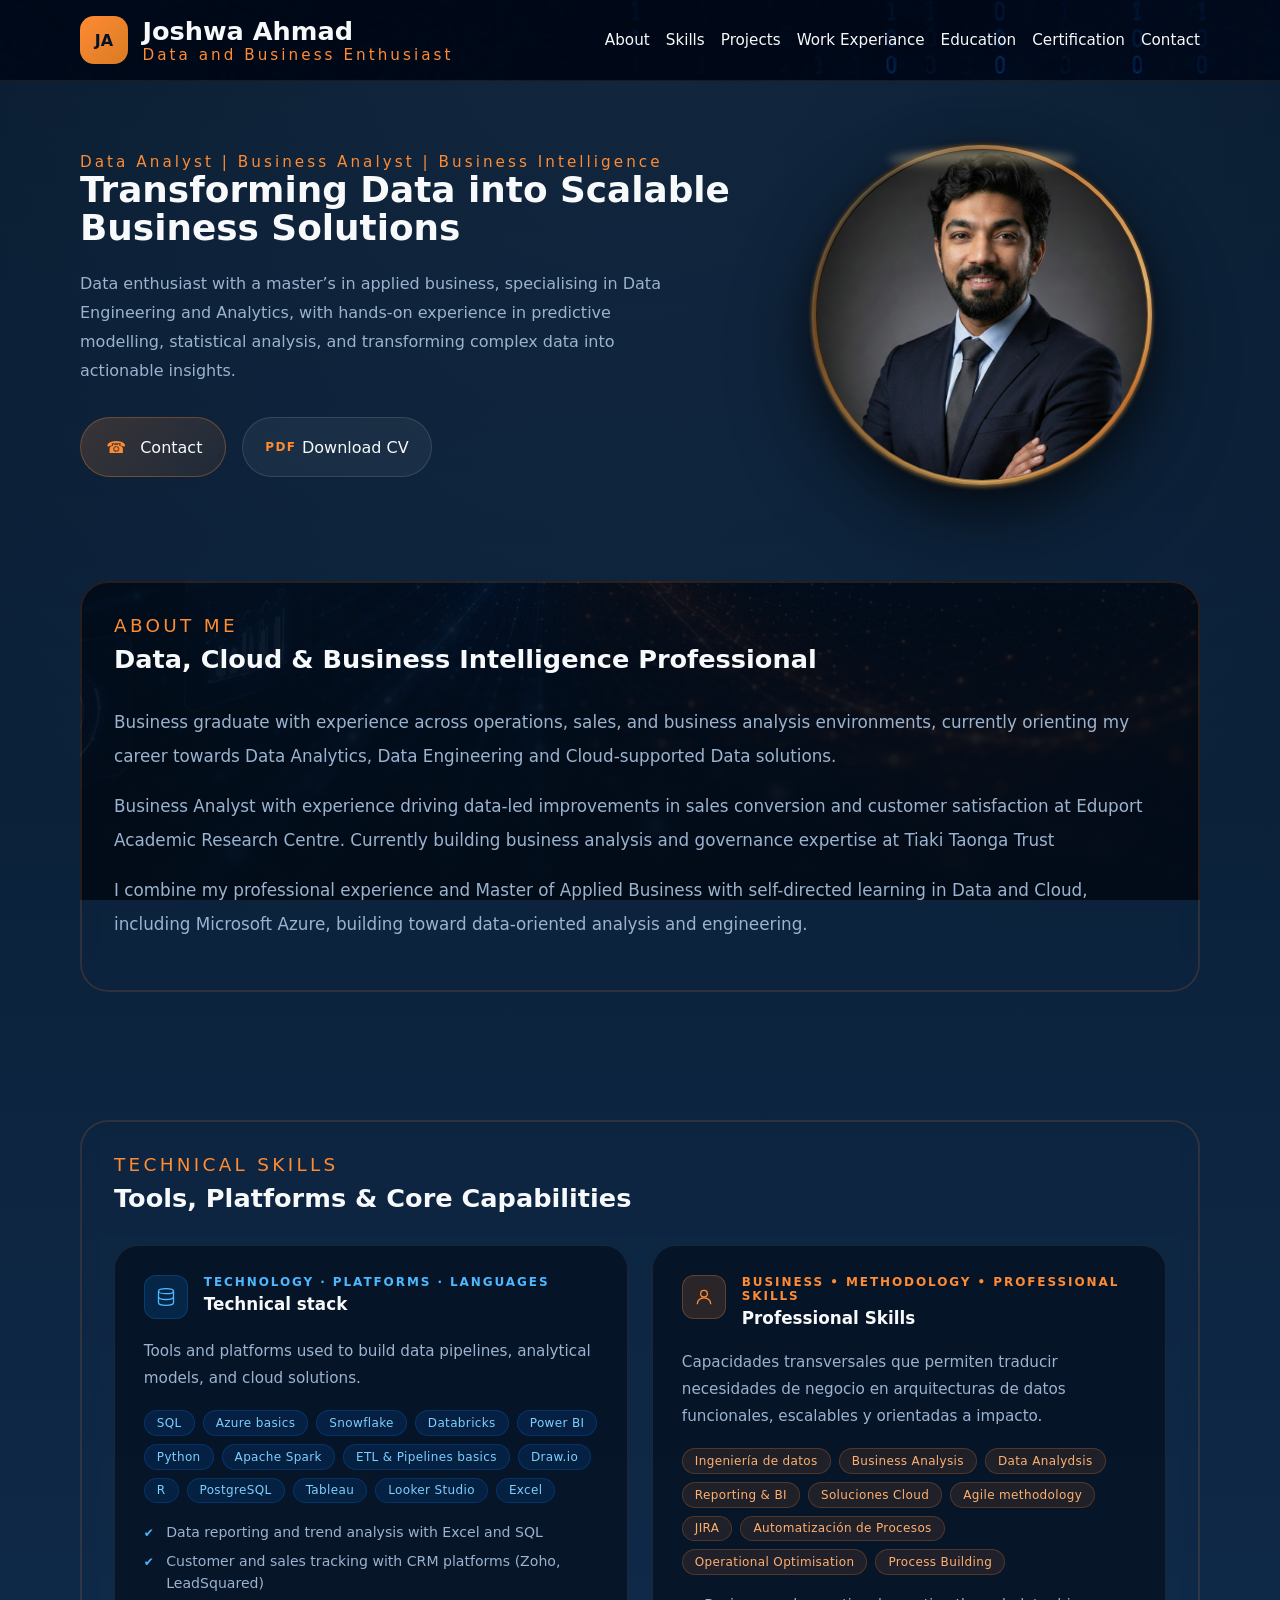
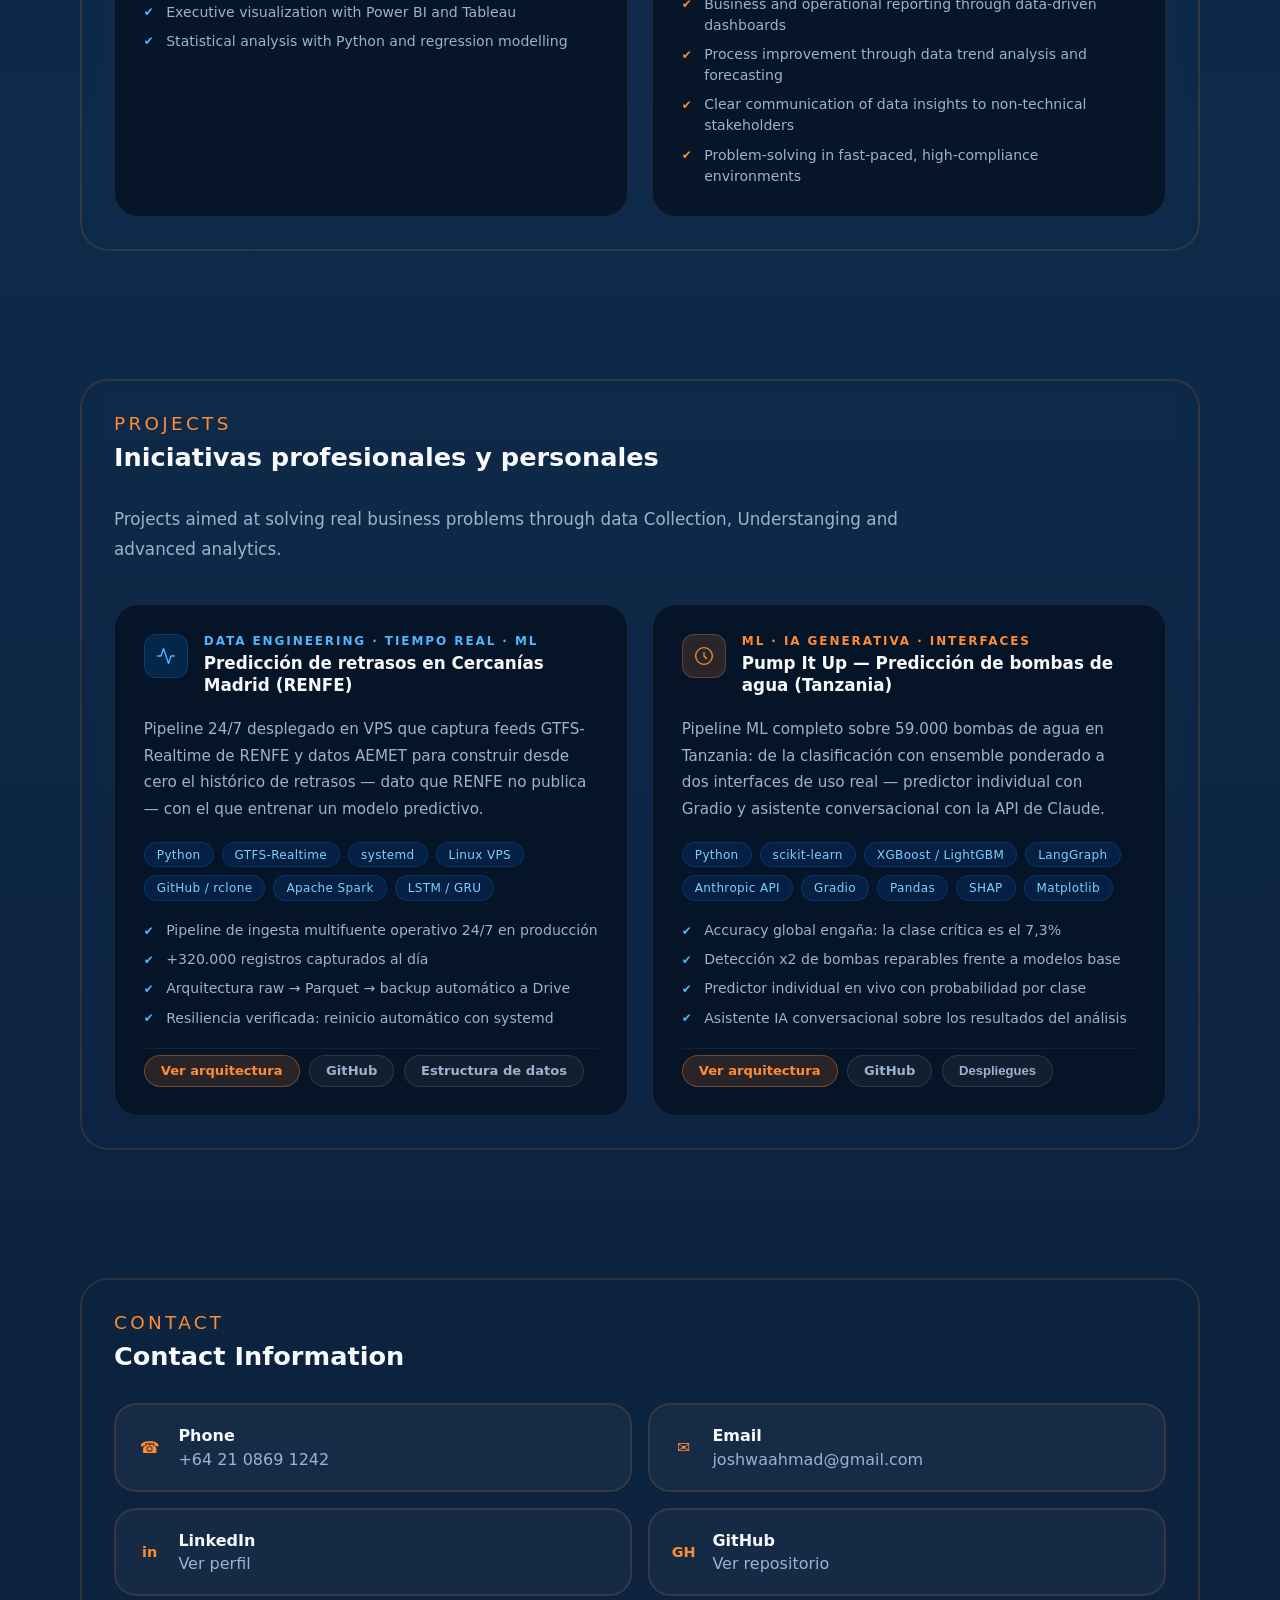
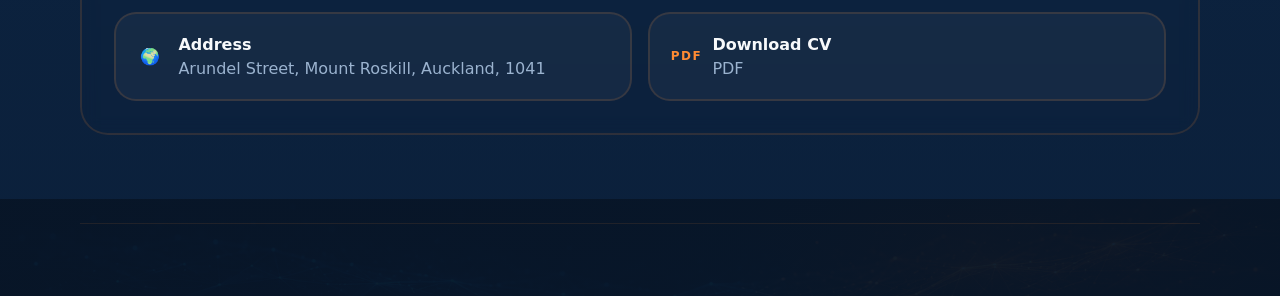
==== commit c1e25ebf: "Update index-en.html commit_3" ====
--- a/index-en.html
+++ b/index-en.html
@@ -91,7 +91,7 @@
           <p class="eyebrow">Data and Business Enthusiast</p>
         </div>
       </div>
-      <nav class="main-nav" aria-label="Navegación principal">
+      <nav class="main-nav" aria-label="Main Navigation">
         <a href="#about">About</a>
         <a href="#skills">Skills</a>
         <a href="#projects">Projects</a>
@@ -109,7 +109,7 @@
       <div class="container hero-grid">
         <div class="hero-copy">
           <p class="eyebrow">Data Analyst | Business Analyst | Business Intelligence </p>
-          <h2>Transformando datos en soluciones escalables y profesionales</h2>
+          <h2>Transforming Data into Scalable Business Solutions</h2>
           <p class="hero-text">
            Data enthusiast with a master’s in applied business, specialising in Data Engineering and Analytics,  
            with hands-on experience in predictive modelling, statistical analysis, and transforming complex
@@ -118,11 +118,11 @@
           <div class="hero-actions">
             <a class="cta-button accent" href="#contact">
               <span class="icon-phone" aria-hidden="true"></span>
-              Contactar
+              Contact
             </a>
             <a class="cta-button" href="assets/Joshwa Ahmad CV.pdf" download>
               <span class="icon-pdf" aria-hidden="true"></span>
-              Descargar CV
+              Download CV
             </a>
           </div>
         </div>
@@ -140,8 +140,8 @@
     <section id="about" class="section about-section">
       <div class="container section-inner">
         <div class="section-heading">
-          <span>Sobre mí</span>
-          <h2>Profesional enfocado en datos, cloud y BI</h2>
+          <span>About Me</span>
+          <h2>Data, Cloud & Business Intelligence Professional</h2>
         </div>
         <div class="about-copy">
           <p>Business graduate with experience across operations, sales, and business analysis environments, currently orienting my career towards Data Analytics, Data Engineering and Cloud-supported Data solutions.</p>
@@ -154,8 +154,8 @@
     <section id="skills" class="section skills-section">
       <div class="container section-inner">
         <div class="section-heading">
-          <span>Stack técnico & Habilidades</span>
-          <h2>Herramientas, plataformas y capacidades clave</h2>
+          <span>Technical Skills</span>
+          <h2>Tools, Platforms & Core Capabilities</h2>
         </div>
 
         <div class="project-cards-grid">
@@ -174,7 +174,7 @@
                 <h3 class="pce-title">Technical stack</h3>
               </div>
             </div>
-            <p class="pce-description">Herramientas y plataformas utilizadas en producción para construir pipelines de datos, modelos analíticos y soluciones cloud robustas.</p>
+            <p class="pce-description">Tools and platforms used to build data pipelines, analytical models, and cloud solutions.</p>
             <div class="pce-stack">
               <span>SQL</span>
               <span>Azure basics</span>
@@ -209,8 +209,8 @@
                 </svg>
               </div>
               <div class="pce-meta">
-                <span class="pce-category pce-category--orange">Capacidades · Negocio · Metodología</span>
-                <h3 class="pce-title">Habilidades profesionales</h3>
+                <span class="pce-category pce-category--orange">Business • Methodology • Professional Skills</span>
+                <h3 class="pce-title">Professional Skills</h3>
               </div>
             </div>
             <p class="pce-description">Capacidades transversales que permiten traducir necesidades de negocio en arquitecturas de datos funcionales, escalables y orientadas a impacto.</p>
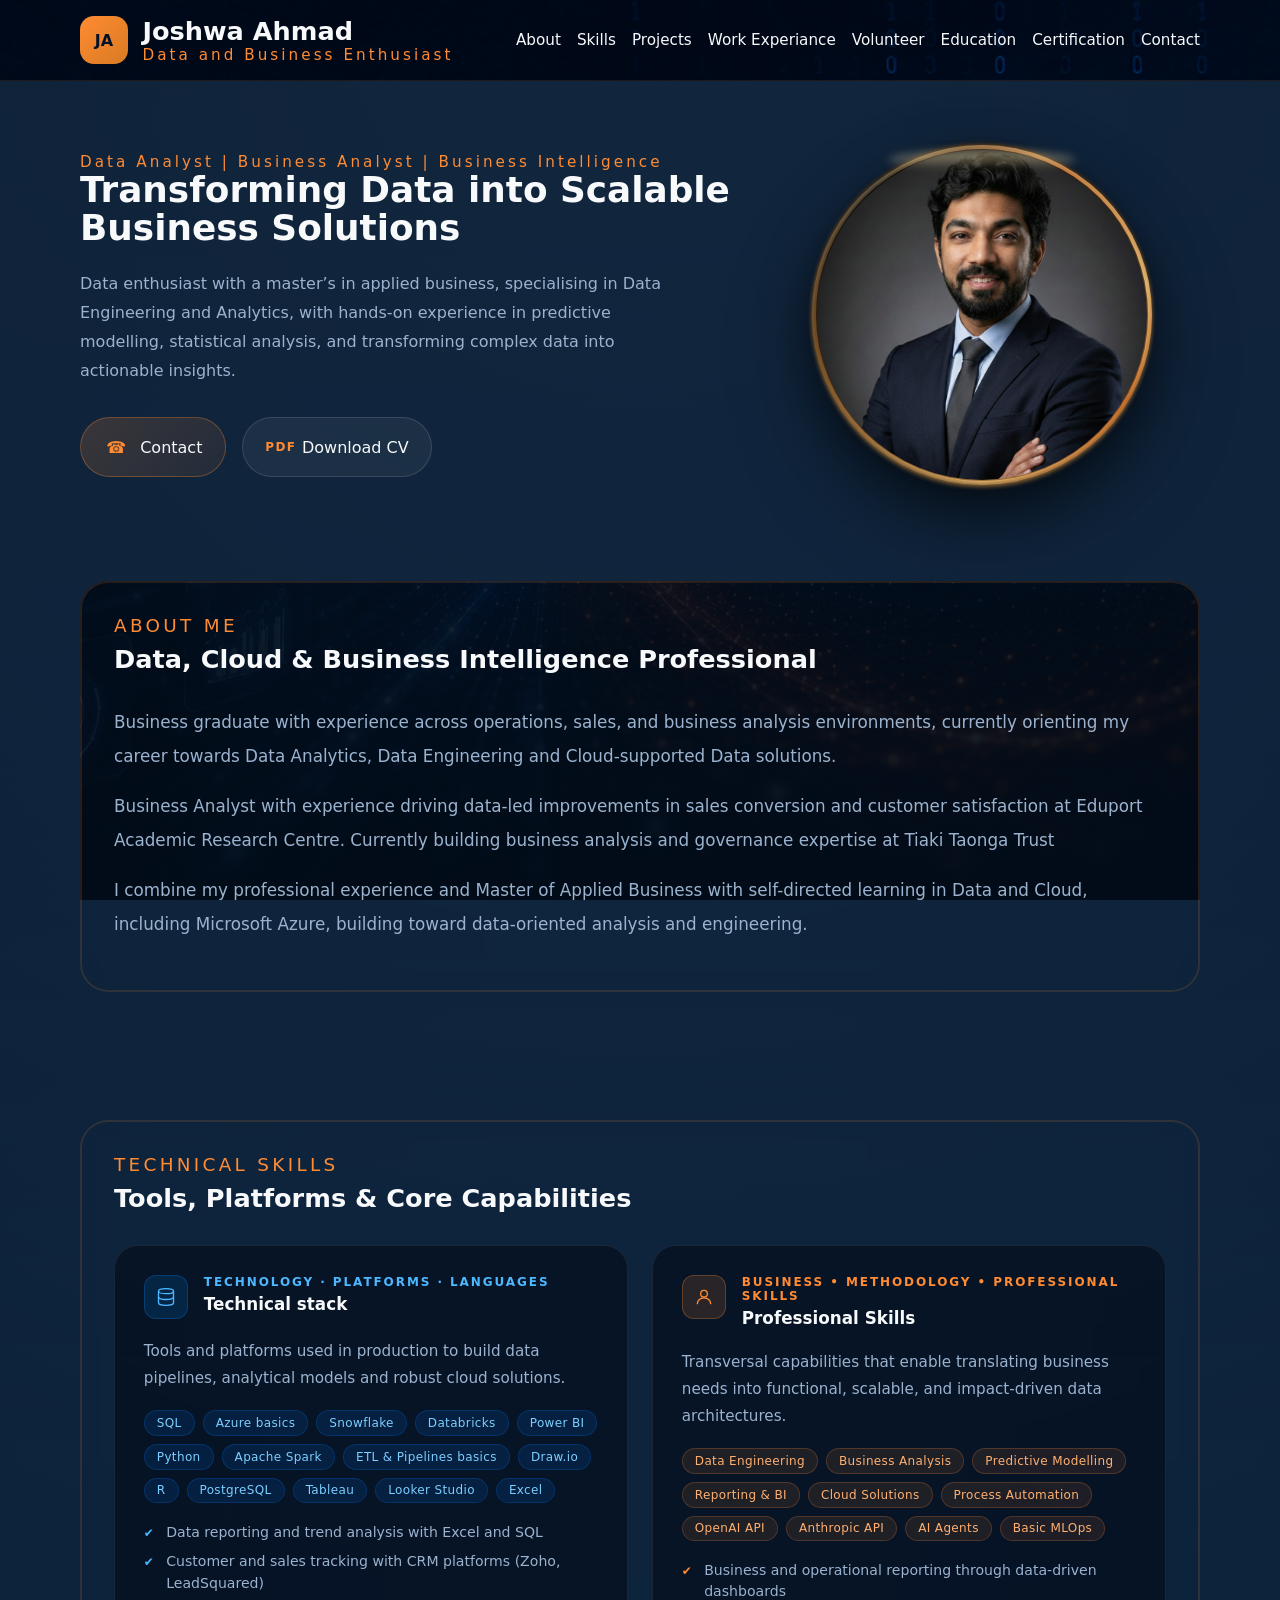
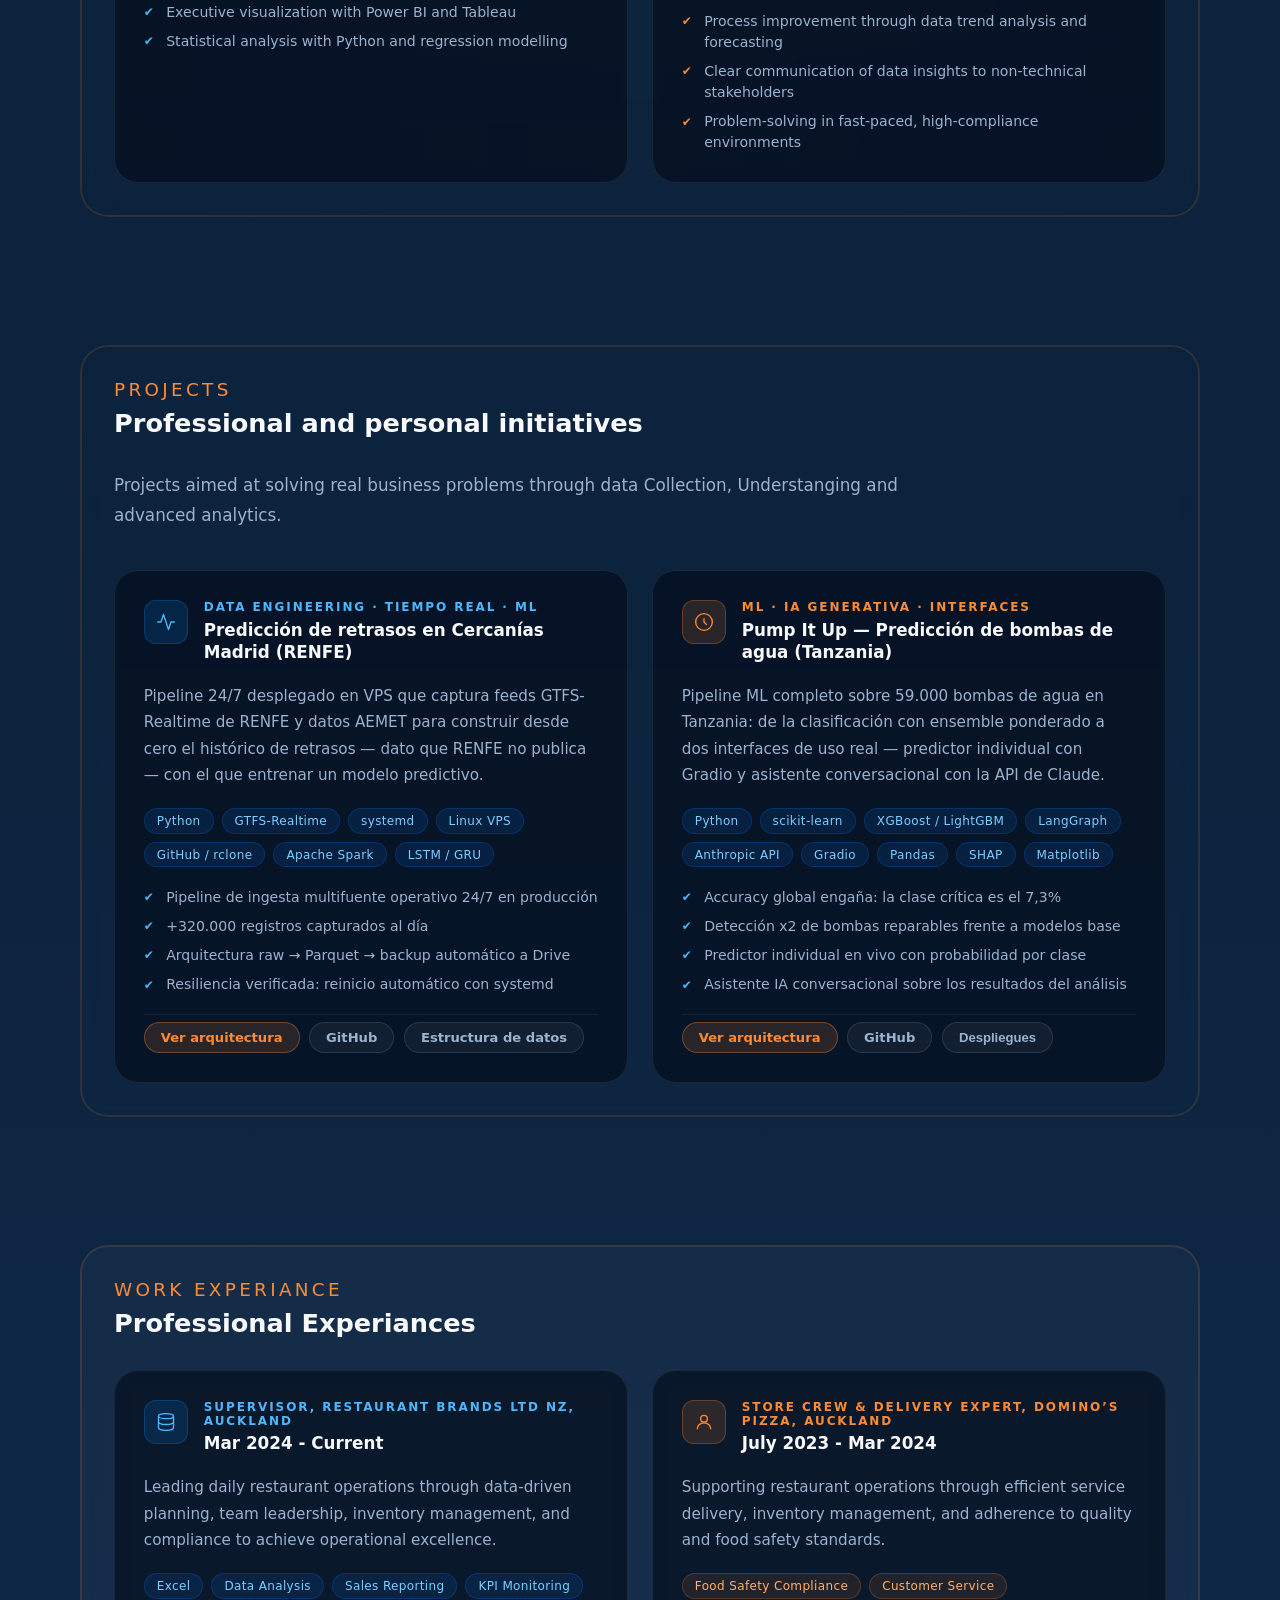
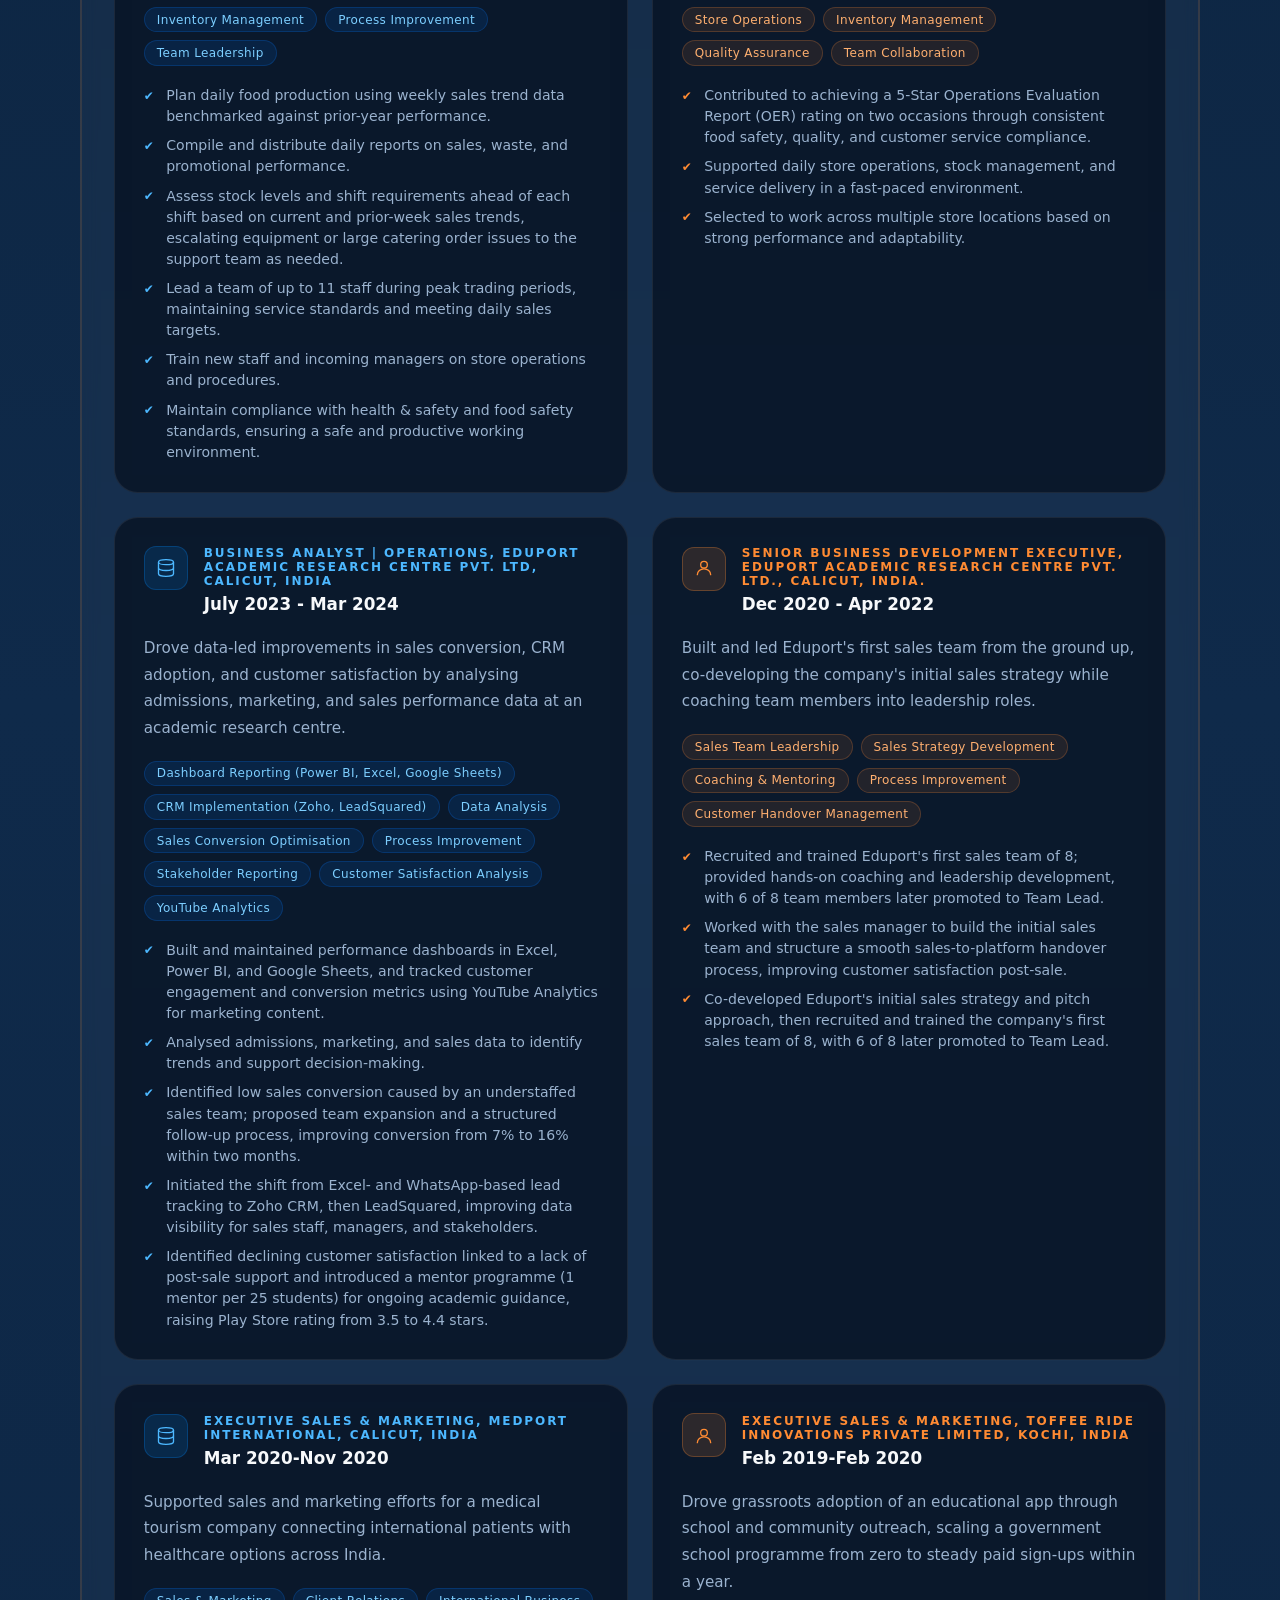
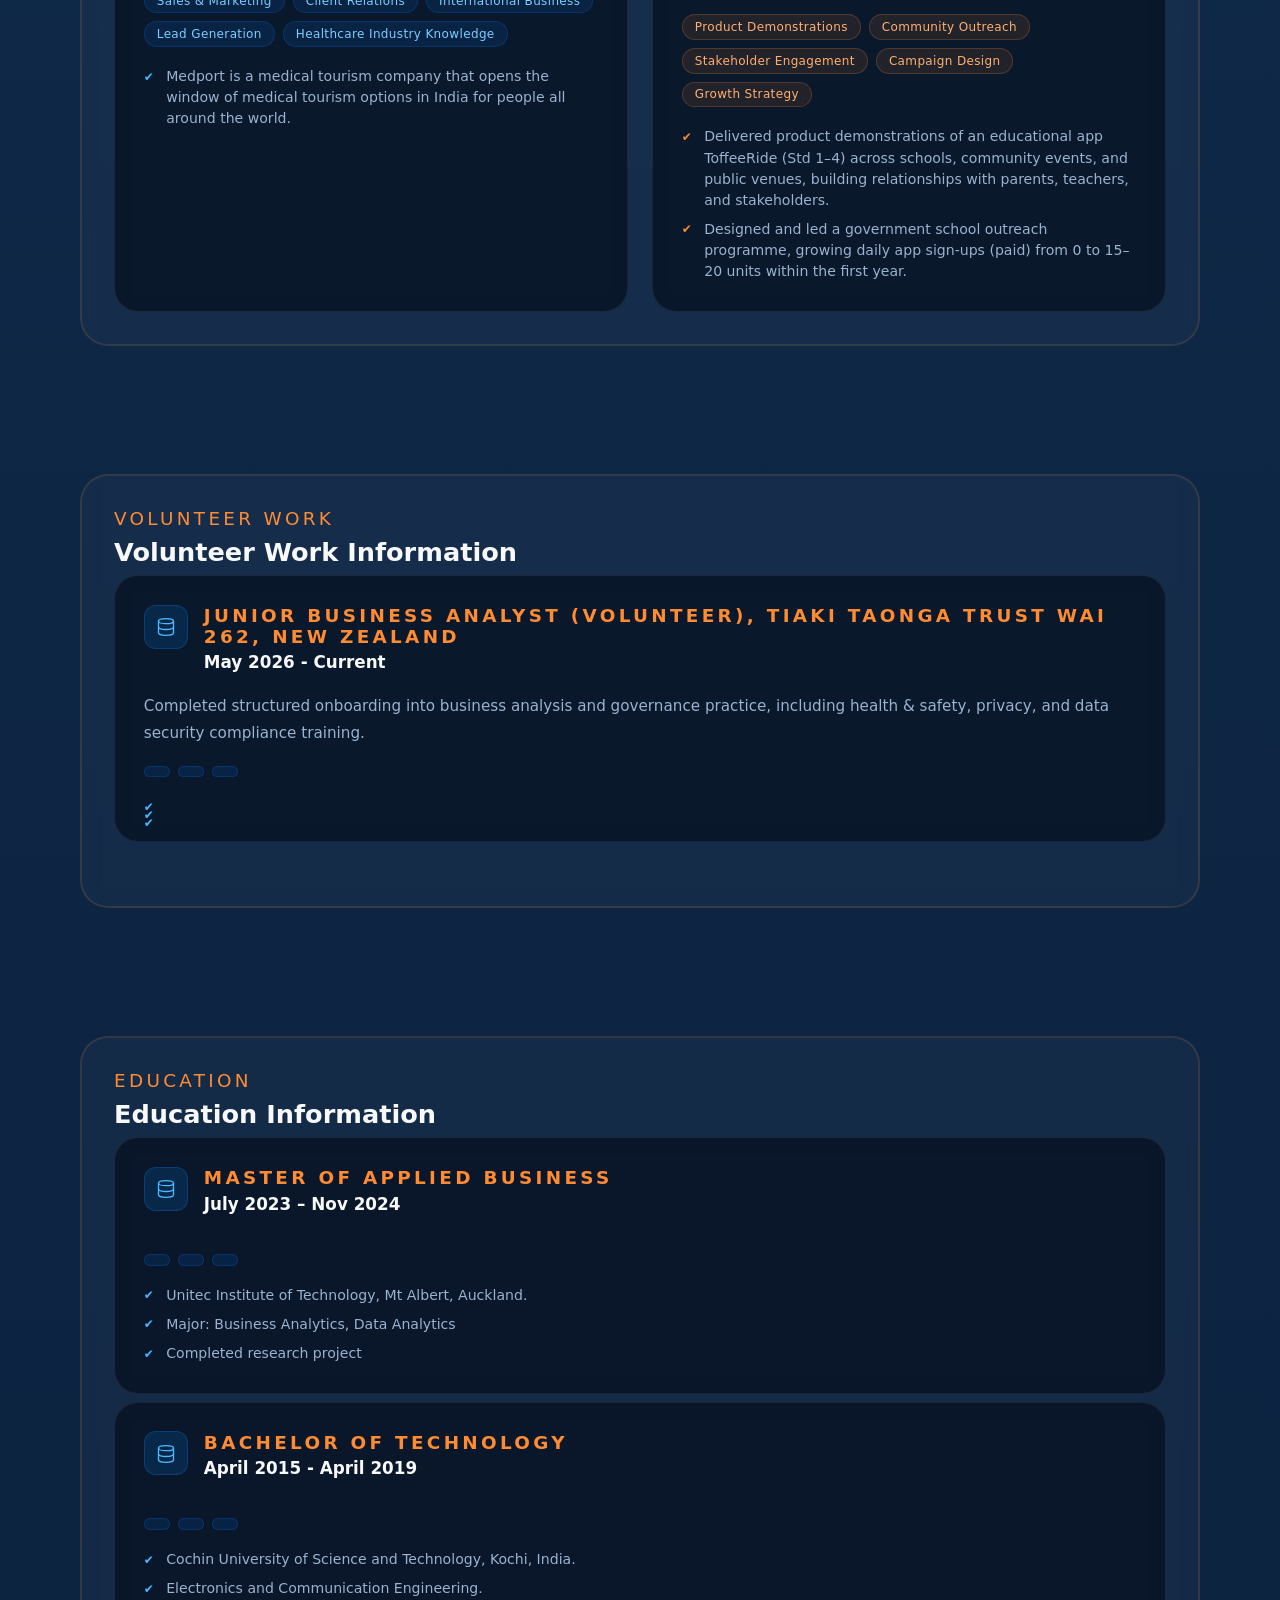
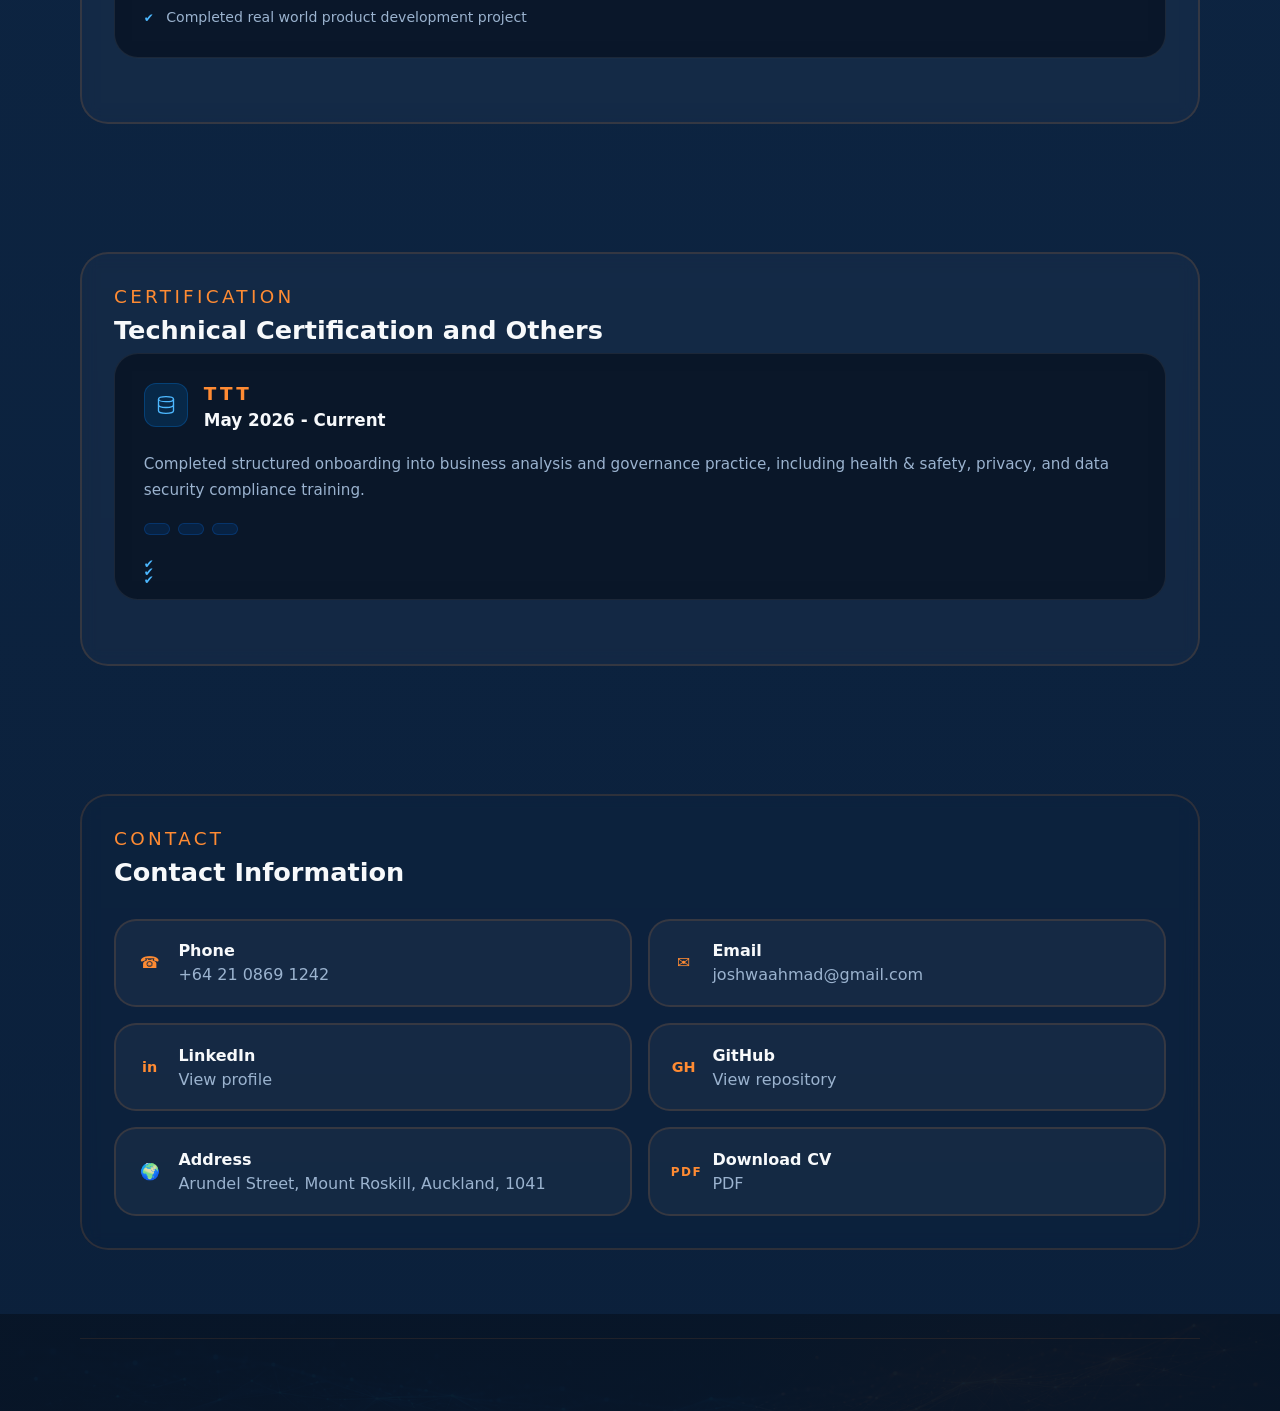
==== commit c0815318: "Update index-en.html" ====
--- a/index-en.html
+++ b/index-en.html
@@ -91,13 +91,14 @@
           <p class="eyebrow">Data and Business Enthusiast</p>
         </div>
       </div>
-      <nav class="main-nav" aria-label="Main Navigation">
+      <nav class="main-nav" aria-label="Navegación principal">
         <a href="#about">About</a>
         <a href="#skills">Skills</a>
         <a href="#projects">Projects</a>
-        <a href="#contact">Work Experiance</a>
-        <a href="#contact">Education</a>
-        <a href="#contact">Certification</a>
+        <a href="#work-experiance">Work Experiance</a>
+        <a href="#voleenter-work">Volunteer</a>
+        <a href="#Education">Education</a>
+        <a href="#Certification">Certification</a>
         <a href="#contact">Contact</a>
         
       </nav>
@@ -105,6 +106,7 @@
   </header>
 
   <main>
+    <!-- About -->
     <section class="hero">
       <div class="container hero-grid">
         <div class="hero-copy">
@@ -140,7 +142,7 @@
     <section id="about" class="section about-section">
       <div class="container section-inner">
         <div class="section-heading">
-          <span>About Me</span>
+          <span>ABOUT ME</span>
           <h2>Data, Cloud & Business Intelligence Professional</h2>
         </div>
         <div class="about-copy">
@@ -150,7 +152,7 @@
         </div>
       </div>
     </section>
-
+    <!-- Skills -->
     <section id="skills" class="section skills-section">
       <div class="container section-inner">
         <div class="section-heading">
@@ -174,7 +176,7 @@
                 <h3 class="pce-title">Technical stack</h3>
               </div>
             </div>
-            <p class="pce-description">Tools and platforms used to build data pipelines, analytical models, and cloud solutions.</p>
+            <p class="pce-description">Tools and platforms used in production to build data pipelines, analytical models and robust cloud solutions.</p>
             <div class="pce-stack">
               <span>SQL</span>
               <span>Azure basics</span>
@@ -213,18 +215,18 @@
                 <h3 class="pce-title">Professional Skills</h3>
               </div>
             </div>
-            <p class="pce-description">Capacidades transversales que permiten traducir necesidades de negocio en arquitecturas de datos funcionales, escalables y orientadas a impacto.</p>
+            <p class="pce-description">Transversal capabilities that enable translating business needs into functional, scalable, and impact-driven data architectures.</p>
             <div class="pce-stack pce-stack--orange">
-              <span>Ingeniería de datos</span>
+              <span>Data Engineering</span>
               <span>Business Analysis</span>
-              <span>Data Analydsis</span>
+              <span>Predictive Modelling</span>
               <span>Reporting & BI</span>
-              <span>Soluciones Cloud</span>
-              <span>Agile methodology</span>
-              <span>JIRA</span>
-              <span>Automatización de Procesos</span>
-              <span>Operational Optimisation</span>
-              <span>Process Building</span>
+              <span>Cloud Solutions</span>
+              <span>Process Automation</span>
+              <span>OpenAI API</span>
+              <span>Anthropic API</span>
+              <span>AI Agents</span>
+              <span>Basic MLOps</span>
             </div>
             <ul class="pce-impact pce-impact--orange">
               <li>Business and operational reporting through data-driven dashboards</li>
@@ -237,12 +239,12 @@
         </div>
       </div>
     </section>
-
+    <!-- Projects --> 
     <section id="projects" class="section projects-section">
       <div class="container section-inner">
         <div class="section-heading">
           <span>Projects</span>
-          <h2>Iniciativas profesionales y personales</h2>
+          <h2>Professional and personal initiatives</h2>
         </div>
         <p class="projects-narrative">Projects aimed at solving real business problems through data Collection, Understanging and advanced analytics.</p>
 
@@ -327,7 +329,344 @@
         </div>
       </div>
     </section>
-
+    <!-- Work Experiance -->
+    <section id="work-experiance" class="section skills-section">
+      <div class="container section-inner">
+        <div class="section-heading">
+          <span>Work Experiance</span>
+          <h2>Professional Experiances</h2>
+        </div>
+
+        <div class="project-cards-grid">
+
+          <!-- Card Stack técnico -->
+          <article class="project-card-enterprise">
+            <div class="pce-glow pce-glow--blue"></div>
+            <div class="pce-header">
+              <div class="pce-icon" aria-hidden="true">
+                <svg viewBox="0 0 24 24" fill="none" stroke="currentColor" stroke-width="1.6" stroke-linecap="round" stroke-linejoin="round">
+                  <ellipse cx="12" cy="5" rx="9" ry="3"/><path d="M21 12c0 1.66-4 3-9 3s-9-1.34-9-3"/><path d="M3 5v14c0 1.66 4 3 9 3s9-1.34 9-3V5"/>
+                </svg>
+              </div>
+              <div class="pce-meta">
+                <span class="pce-category">Supervisor, Restaurant Brands Ltd NZ, Auckland </span>
+                <h3 class="pce-title">Mar 2024 - Current</h3>
+              </div>
+            </div>
+            <p class="pce-description">Leading daily restaurant operations through data-driven planning, team leadership, inventory management, and compliance to achieve operational excellence.</p>
+            <div class="pce-stack">
+              <span>Excel</span>
+              <span>Data Analysis</span>
+              <span>Sales Reporting</span>
+              <span>KPI Monitoring</span>
+              <span>Inventory Management</span>
+              <span>Process Improvement</span>
+              <span>Team Leadership</span>
+            
+            </div>
+            <ul class="pce-impact">
+              <li>Plan daily food production using weekly sales trend data benchmarked against prior-year performance.</li>
+              <li>Compile and distribute daily reports on sales, waste, and promotional performance.</li>
+              <li>Assess stock levels and shift requirements ahead of each shift based on current and prior-week sales trends, escalating equipment or large catering order issues to the support team as needed.</li>
+              <li>Lead a team of up to 11 staff during peak trading periods, maintaining service standards and meeting daily sales targets.</li>
+              <li>Train new staff and incoming managers on store operations and procedures.</li>
+              <li>Maintain compliance with health & safety and food safety standards, ensuring a safe and productive working environment.</li>
+            </ul>
+          </article>
+
+          <!-- Card Habilidades -->
+          <article class="project-card-enterprise">
+            <div class="pce-glow pce-glow--orange"></div>
+            <div class="pce-header">
+              <div class="pce-icon pce-icon--orange" aria-hidden="true">
+                <svg viewBox="0 0 24 24" fill="none" stroke="currentColor" stroke-width="1.6" stroke-linecap="round" stroke-linejoin="round">
+                  <circle cx="12" cy="8" r="4"/><path d="M4 20c0-4 3.6-7 8-7s8 3 8 7"/>
+                </svg>
+              </div>
+              <div class="pce-meta">
+                <span class="pce-category pce-category--orange">Store Crew & Delivery Expert, Domino’s Pizza, Auckland</span>
+                <h3 class="pce-title">July 2023 - Mar 2024</h3>
+              </div>
+            </div>
+            <p class="pce-description">Supporting restaurant operations through efficient service delivery, inventory management, and adherence to quality and food safety standards.</p>
+            <div class="pce-stack pce-stack--orange">
+              <span>Food Safety Compliance</span>
+              <span>Customer Service</span>
+              <span>Store Operations</span>
+              <span>Inventory Management</span>
+              <span>Quality Assurance</span>
+              <span>Team Collaboration</span>
+             
+            </div>
+            <ul class="pce-impact pce-impact--orange">
+              <li>Contributed to achieving a 5-Star Operations Evaluation Report (OER) rating on two occasions through consistent food safety, quality, and customer service compliance.</li>
+              <li>Supported daily store operations, stock management, and service delivery in a fast-paced environment.</li>
+              <li>Selected to work across multiple store locations based on strong performance and adaptability.</li>
+            
+            </ul>
+          </article>
+
+          <!-- Card: [Job Title] -->
+          <article class="project-card-enterprise">
+            <div class="pce-glow pce-glow--blue"></div>
+            <div class="pce-header">
+              <div class="pce-icon" aria-hidden="true">
+                <svg viewBox="0 0 24 24" fill="none" stroke="currentColor" stroke-width="1.6" stroke-linecap="round" stroke-linejoin="round">
+                  <ellipse cx="12" cy="5" rx="9" ry="3"/><path d="M21 12c0 1.66-4 3-9 3s-9-1.34-9-3"/><path d="M3 5v14c0 1.66 4 3 9 3s9-1.34 9-3V5"/>
+                </svg>
+              </div>
+              <div class="pce-meta">
+                <span class="pce-category">Business Analyst | Operations, Eduport Academic Research Centre Pvt. Ltd, Calicut, India</span>
+                <h3 class="pce-title">July 2023 - Mar 2024</h3>
+              </div>
+            </div>
+            <p class="pce-description">Drove data-led improvements in sales conversion, CRM adoption, and customer satisfaction by analysing admissions, marketing, and sales performance data at an academic research centre.</p>
+            <div class="pce-stack">
+              
+              <span>Dashboard Reporting (Power BI, Excel, Google Sheets)</span>
+              <span>CRM Implementation (Zoho, LeadSquared)</span>
+              <span>Data Analysis</span>
+              <span>Sales Conversion Optimisation</span>
+              <span>Process Improvement</span>
+              <span>Stakeholder Reporting</span>
+              <span>Customer Satisfaction Analysis</span>
+              <span>YouTube Analytics</span>
+
+            </div>
+            <ul class="pce-impact">
+              <li>Built and maintained performance dashboards in Excel, Power BI, and Google Sheets, and tracked customer engagement and conversion metrics using YouTube Analytics for marketing content.</li>
+              <li>Analysed admissions, marketing, and sales data to identify trends and support decision-making. </li>
+              <li>Identified low sales conversion caused by an understaffed sales team; proposed team expansion and a structured follow-up process, improving conversion from 7% to 16% within two months.</li>
+              <li>Initiated the shift from Excel- and WhatsApp-based lead tracking to Zoho CRM, then LeadSquared, improving data visibility for sales staff, managers, and stakeholders.</li>
+              <li>Identified declining customer satisfaction linked to a lack of post-sale support and introduced a mentor programme (1 mentor per 25 students) for ongoing academic guidance, raising Play Store rating from 3.5 to 4.4 stars.</li>
+            </ul>
+          </article>
+          <article class="project-card-enterprise">
+            <div class="pce-glow pce-glow--orange"></div>
+            <div class="pce-header">
+              <div class="pce-icon pce-icon--orange" aria-hidden="true">
+                <svg viewBox="0 0 24 24" fill="none" stroke="currentColor" stroke-width="1.6" stroke-linecap="round" stroke-linejoin="round">
+                  <circle cx="12" cy="8" r="4"/><path d="M4 20c0-4 3.6-7 8-7s8 3 8 7"/>
+                </svg>
+              </div>
+              <div class="pce-meta">
+                <span class="pce-category pce-category--orange">Senior Business Development Executive, Eduport Academic Research Centre Pvt. Ltd., Calicut, India.</span>
+                <h3 class="pce-title">Dec 2020 - Apr 2022</h3>
+              </div>
+            </div>
+            <p class="pce-description">Built and led Eduport's first sales team from the ground up, co-developing the company's initial sales strategy while coaching team members into leadership roles.</p>
+            <div class="pce-stack pce-stack--orange">
+              <span>Sales Team Leadership</span>
+              <span>Sales Strategy Development</span>
+              <span>Coaching & Mentoring</span>
+              <span>Process Improvement</span>
+              <span>Customer Handover Management</span>            
+
+            </div>
+            <ul class="pce-impact pce-impact--orange">
+              <li>Recruited and trained Eduport's first sales team of 8; provided hands-on coaching and leadership development, with 6 of 8 team members later promoted to Team Lead.</li>
+              <li>Worked with the sales manager to build the initial sales team and structure a smooth sales-to-platform handover process, improving customer satisfaction post-sale.</li>
+              <li>Co-developed Eduport's initial sales strategy and pitch approach, then recruited and trained the company's first sales team of 8, with 6 of 8 later promoted to Team Lead.</li>
+            </ul>
+          </article>
+           <article class="project-card-enterprise">
+            <div class="pce-glow pce-glow--blue"></div>
+            <div class="pce-header">
+              <div class="pce-icon" aria-hidden="true">
+                <svg viewBox="0 0 24 24" fill="none" stroke="currentColor" stroke-width="1.6" stroke-linecap="round" stroke-linejoin="round">
+                  <ellipse cx="12" cy="5" rx="9" ry="3"/><path d="M21 12c0 1.66-4 3-9 3s-9-1.34-9-3"/><path d="M3 5v14c0 1.66 4 3 9 3s9-1.34 9-3V5"/>
+                </svg>
+              </div>
+              <div class="pce-meta">
+                <span class="pce-category">Executive Sales & Marketing, MedPort International, Calicut, India</span>
+                <h3 class="pce-title">Mar 2020-Nov 2020</h3>
+              </div>
+            </div>
+            <p class="pce-description">Supported sales and marketing efforts for a medical tourism company connecting international patients with healthcare options across India.</p>
+            <div class="pce-stack">
+              <span>Sales & Marketing</span>
+              <span>Client Relations</span>
+              <span>International Business</span>
+              <span>Lead Generation</span>
+              <span>Healthcare Industry Knowledge</span>
+            </div>
+            <ul class="pce-impact">
+              <li>Medport is a medical tourism company that opens the window of medical tourism options in India for people all around the world.</li>
+           
+            </ul>
+          </article>
+          <article class="project-card-enterprise">
+            <div class="pce-glow pce-glow--orange"></div>
+            <div class="pce-header">
+              <div class="pce-icon pce-icon--orange" aria-hidden="true">
+                <svg viewBox="0 0 24 24" fill="none" stroke="currentColor" stroke-width="1.6" stroke-linecap="round" stroke-linejoin="round">
+                  <circle cx="12" cy="8" r="4"/><path d="M4 20c0-4 3.6-7 8-7s8 3 8 7"/>
+                </svg>
+              </div>
+              <div class="pce-meta">
+                <span class="pce-category pce-category--orange">Executive Sales & Marketing, Toffee Ride Innovations Private Limited, Kochi, India</span>
+                <h3 class="pce-title">Feb 2019-Feb 2020</h3>
+              </div>
+            </div>
+            <p class="pce-description">Drove grassroots adoption of an educational app through school and community outreach, scaling a government school programme from zero to steady paid sign-ups within a year.</p>
+            <div class="pce-stack pce-stack--orange">
+              <span>Product Demonstrations</span>
+              <span>Community Outreach</span>
+              <span>Stakeholder Engagement</span>
+              <span>Campaign Design</span>
+              <span>Growth Strategy</span>
+            </div>
+            <ul class="pce-impact pce-impact--orange">
+              <li>Delivered product demonstrations of an educational app ToffeeRide (Std 1–4) across schools, community events, and public venues, building relationships with parents, teachers, and stakeholders.</li>
+              <li>Designed and led a government school outreach programme, growing daily app sign-ups (paid) from 0 to 15–20 units within the first year.</li>
+              
+            </ul>
+          </article>
+
+        </div>
+      </div>
+    </section>
+    <!-- Volunteer Work -->
+    <section id="voleenter-work" class="section work-section">
+      <div class="container section-inner">
+        <div class="section-heading">
+          <span>Volunteer Work</span>
+          <h2>Volunteer Work Information</h2>
+          <article class="project-card-enterprise">
+            <div class="pce-glow pce-glow--blue"></div>
+            <div class="pce-header">
+              <div class="pce-icon" aria-hidden="true">
+                <svg viewBox="0 0 24 24" fill="none" stroke="currentColor" stroke-width="1.6" stroke-linecap="round" stroke-linejoin="round">
+                  <ellipse cx="12" cy="5" rx="9" ry="3"/><path d="M21 12c0 1.66-4 3-9 3s-9-1.34-9-3"/><path d="M3 5v14c0 1.66 4 3 9 3s9-1.34 9-3V5"/>
+                </svg>
+              </div>
+              <div class="pce-meta">
+                <span class="pce-category">Junior Business Analyst (Volunteer), Tiaki Taonga Trust Wai 262, New Zealand</span>
+                <h3 class="pce-title">May 2026 - Current</h3>
+              </div>
+            </div>
+            <p class="pce-description">Completed structured onboarding into business analysis and governance practice, including health & safety, privacy, and data security compliance training.</p>
+            <div class="pce-stack">
+              <span></span>
+              <span></span>
+              <span></span>
+            </div>
+            <ul class="pce-impact">
+              <li></li>
+              <li></li>
+              <li></li>
+            </ul>
+          </article>  
+
+
+        </div>
+        
+      </div>
+    </section>
+
+    <!-- Education -->
+    <section id="Education" class="section work-section">
+      <div class="container section-inner">
+        <div class="section-heading">
+          <span>Education</span>
+          <h2>Education Information</h2>
+          <article class="project-card-enterprise">
+            <div class="pce-glow pce-glow--blue"></div>
+            <div class="pce-header">
+              <div class="pce-icon" aria-hidden="true">
+                <svg viewBox="0 0 24 24" fill="none" stroke="currentColor" stroke-width="1.6" stroke-linecap="round" stroke-linejoin="round">
+                  <ellipse cx="12" cy="5" rx="9" ry="3"/><path d="M21 12c0 1.66-4 3-9 3s-9-1.34-9-3"/><path d="M3 5v14c0 1.66 4 3 9 3s9-1.34 9-3V5"/>
+                </svg>
+              </div>
+              <div class="pce-meta">
+                <span class="pce-category">Master of Applied Business</span>
+                <h3 class="pce-title">July 2023 – Nov 2024</h3>
+              </div>
+            </div>
+            <p class="pce-description"></p>
+            <div class="pce-stack">
+              <span></span>
+              <span></span>
+              <span></span>
+            </div>
+            <ul class="pce-impact">
+              <li>Unitec Institute of Technology, Mt Albert, Auckland.</li>
+              <li>Major: Business Analytics, Data Analytics</li>
+              <li>Completed research project</li>
+            </ul>
+          </article>
+
+          <article class="project-card-enterprise">
+            <div class="pce-glow pce-glow--blue"></div>
+            <div class="pce-header">
+              <div class="pce-icon" aria-hidden="true">
+                <svg viewBox="0 0 24 24" fill="none" stroke="currentColor" stroke-width="1.6" stroke-linecap="round" stroke-linejoin="round">
+                  <ellipse cx="12" cy="5" rx="9" ry="3"/><path d="M21 12c0 1.66-4 3-9 3s-9-1.34-9-3"/><path d="M3 5v14c0 1.66 4 3 9 3s9-1.34 9-3V5"/>
+                </svg>
+              </div>
+              <div class="pce-meta">
+                <span class="pce-category">Bachelor of Technology</span>
+                <h3 class="pce-title">April 2015 - April 2019</h3>
+              </div>
+            </div>
+            <p class="pce-description"></p>
+            <div class="pce-stack">
+              <span></span>
+              <span></span>
+              <span></span>
+            </div>
+            <ul class="pce-impact">
+              <li>Cochin University of Science and Technology, Kochi, India.</li>
+              <li>Electronics and Communication Engineering.</li>
+              <li>Completed real world product development project</li>
+            </ul>
+          </article>
+
+
+        </div>
+        
+      </div>
+    </section>
+    <!-- Certification -->
+
+    <section id="Certification" class="section work-section">
+      <div class="container section-inner">
+        <div class="section-heading">
+          <span>Certification</span>
+          <h2>Technical Certification and Others</h2>
+          <article class="project-card-enterprise">
+            <div class="pce-glow pce-glow--blue"></div>
+            <div class="pce-header">
+              <div class="pce-icon" aria-hidden="true">
+                <svg viewBox="0 0 24 24" fill="none" stroke="currentColor" stroke-width="1.6" stroke-linecap="round" stroke-linejoin="round">
+                  <ellipse cx="12" cy="5" rx="9" ry="3"/><path d="M21 12c0 1.66-4 3-9 3s-9-1.34-9-3"/><path d="M3 5v14c0 1.66 4 3 9 3s9-1.34 9-3V5"/>
+                </svg>
+              </div>
+              <div class="pce-meta">
+                <span class="pce-category">ttt</span>
+                <h3 class="pce-title">May 2026 - Current</h3>
+              </div>
+            </div>
+            <p class="pce-description">Completed structured onboarding into business analysis and governance practice, including health & safety, privacy, and data security compliance training.</p>
+            <div class="pce-stack">
+              <span></span>
+              <span></span>
+              <span></span>
+            </div>
+            <ul class="pce-impact">
+              <li></li>
+              <li></li>
+              <li></li>
+            </ul>
+          </article>  
+
+
+        </div>
+        
+      </div>
+    </section>
+
+    <!-- Contact details -->
     <section id="contact" class="section contact-section">
       <div class="container section-inner">
         <div class="section-heading">
@@ -353,14 +692,14 @@
             <span class="icon-linkedin"></span>
             <div>
               <h3>LinkedIn</h3>
-              <p>Ver perfil</p>
+              <p>View profile</p>
             </div>
           </a>
           <a class="contact-card" href="https://github.com/Joshwaahmad" target="_blank" rel="noopener noreferrer">
             <span class="icon-github"></span>
             <div>
               <h3>GitHub</h3>
-              <p>Ver repositorio</p>
+              <p>View repository</p>
             </div>
           </a>
           <div class="contact-card location-card" role="button" aria-label="Remoto, Madrid, España">
